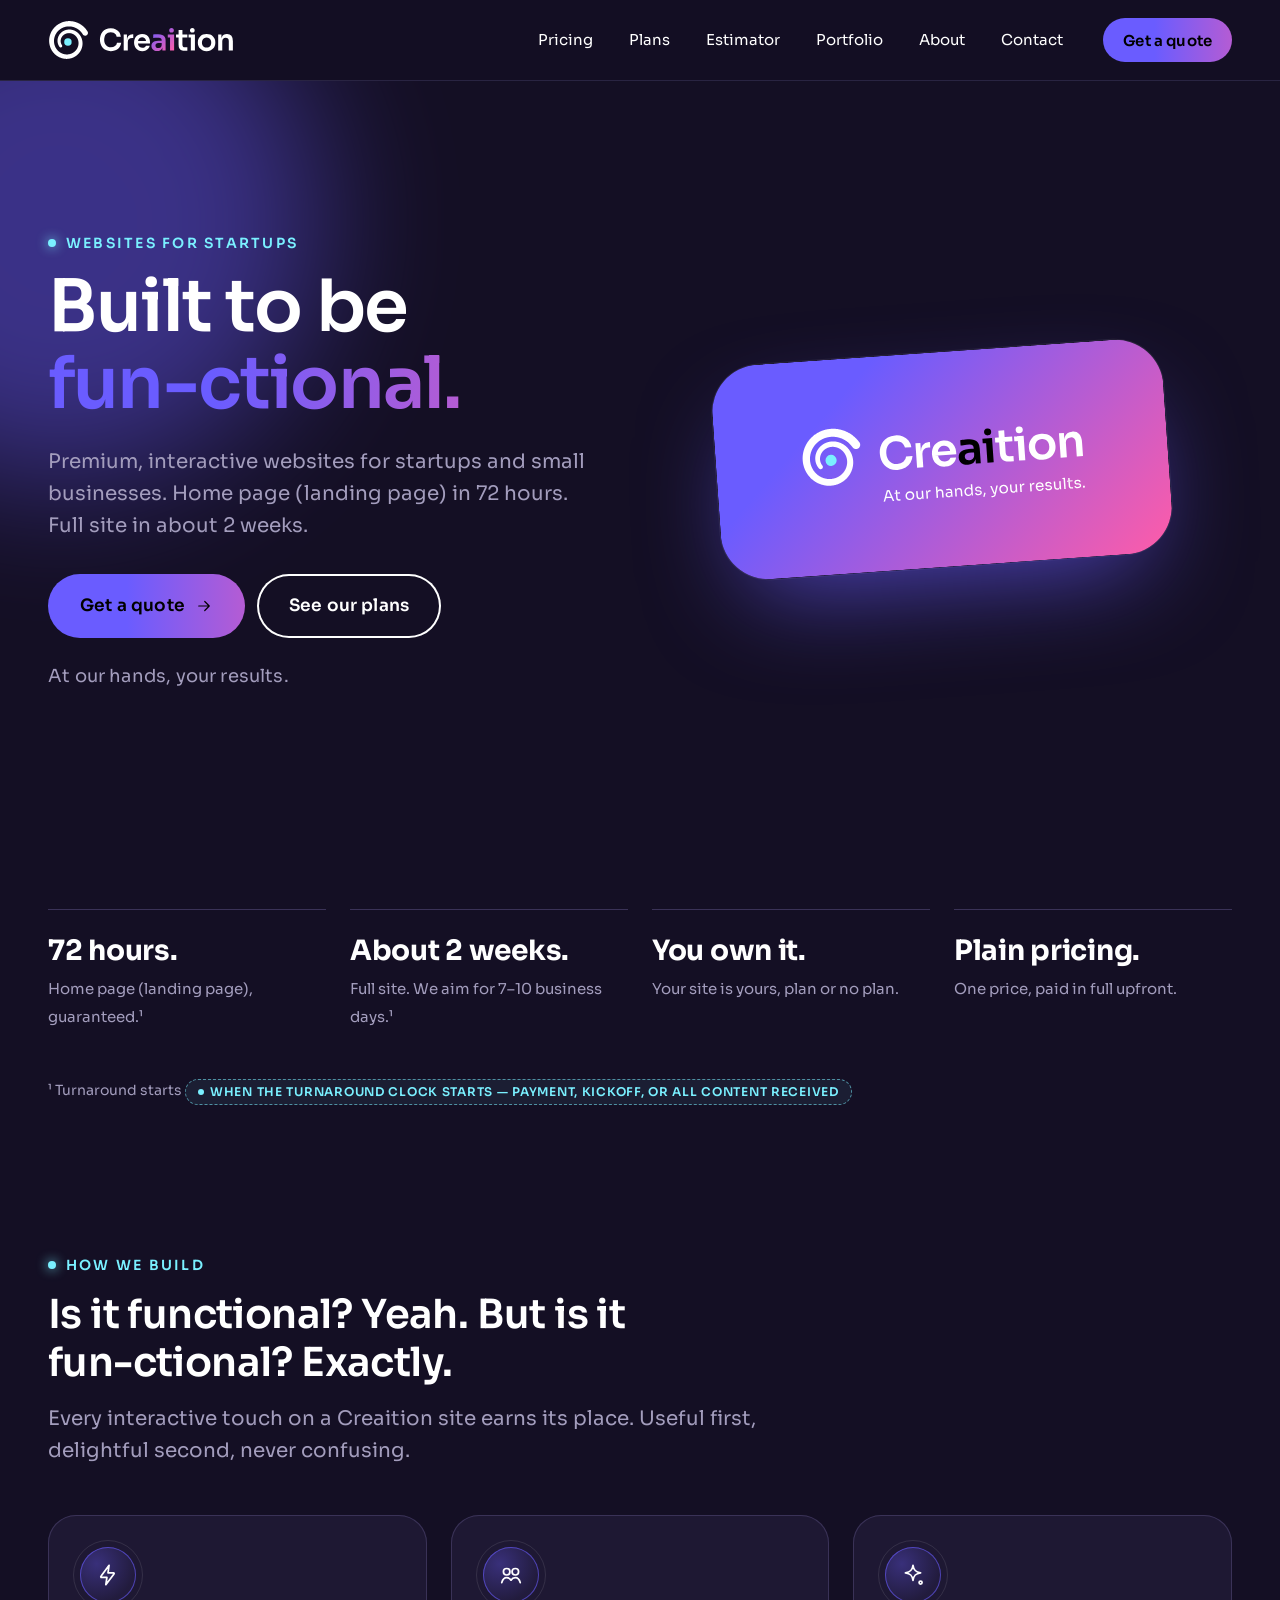
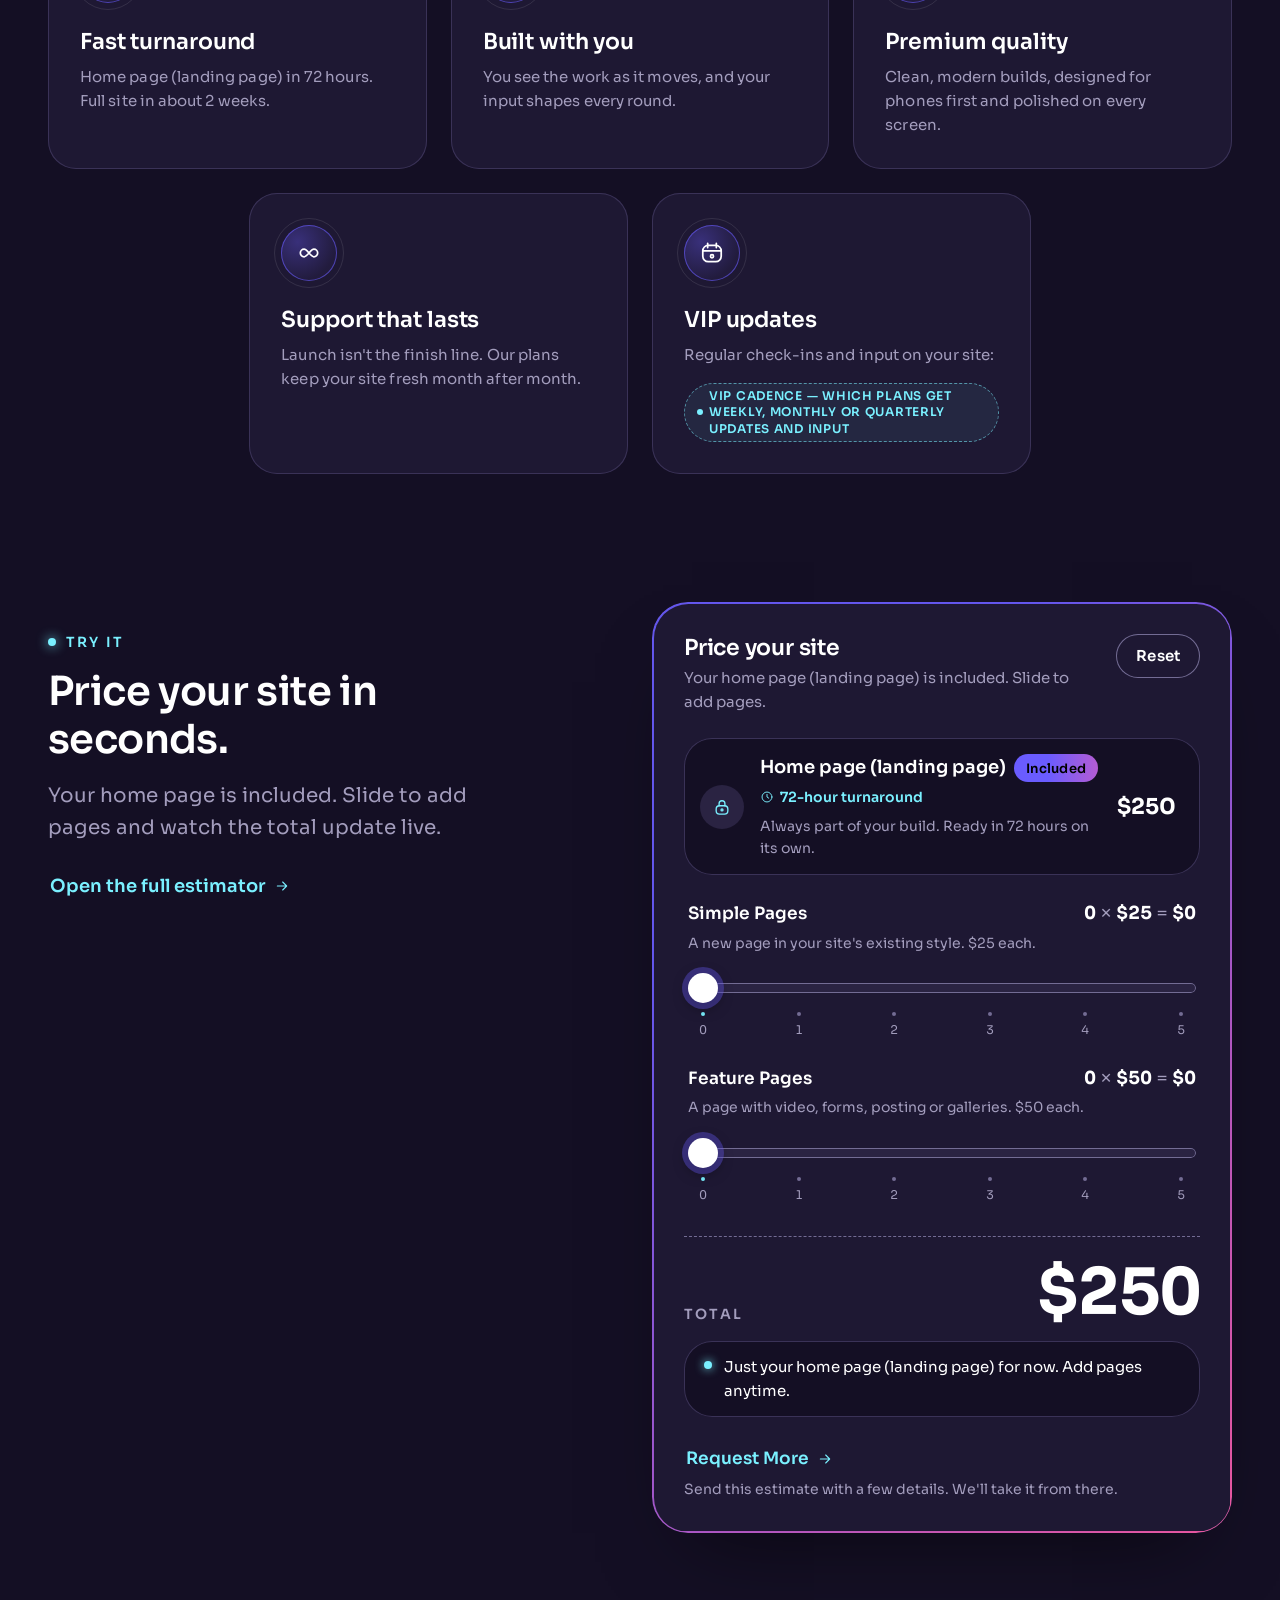
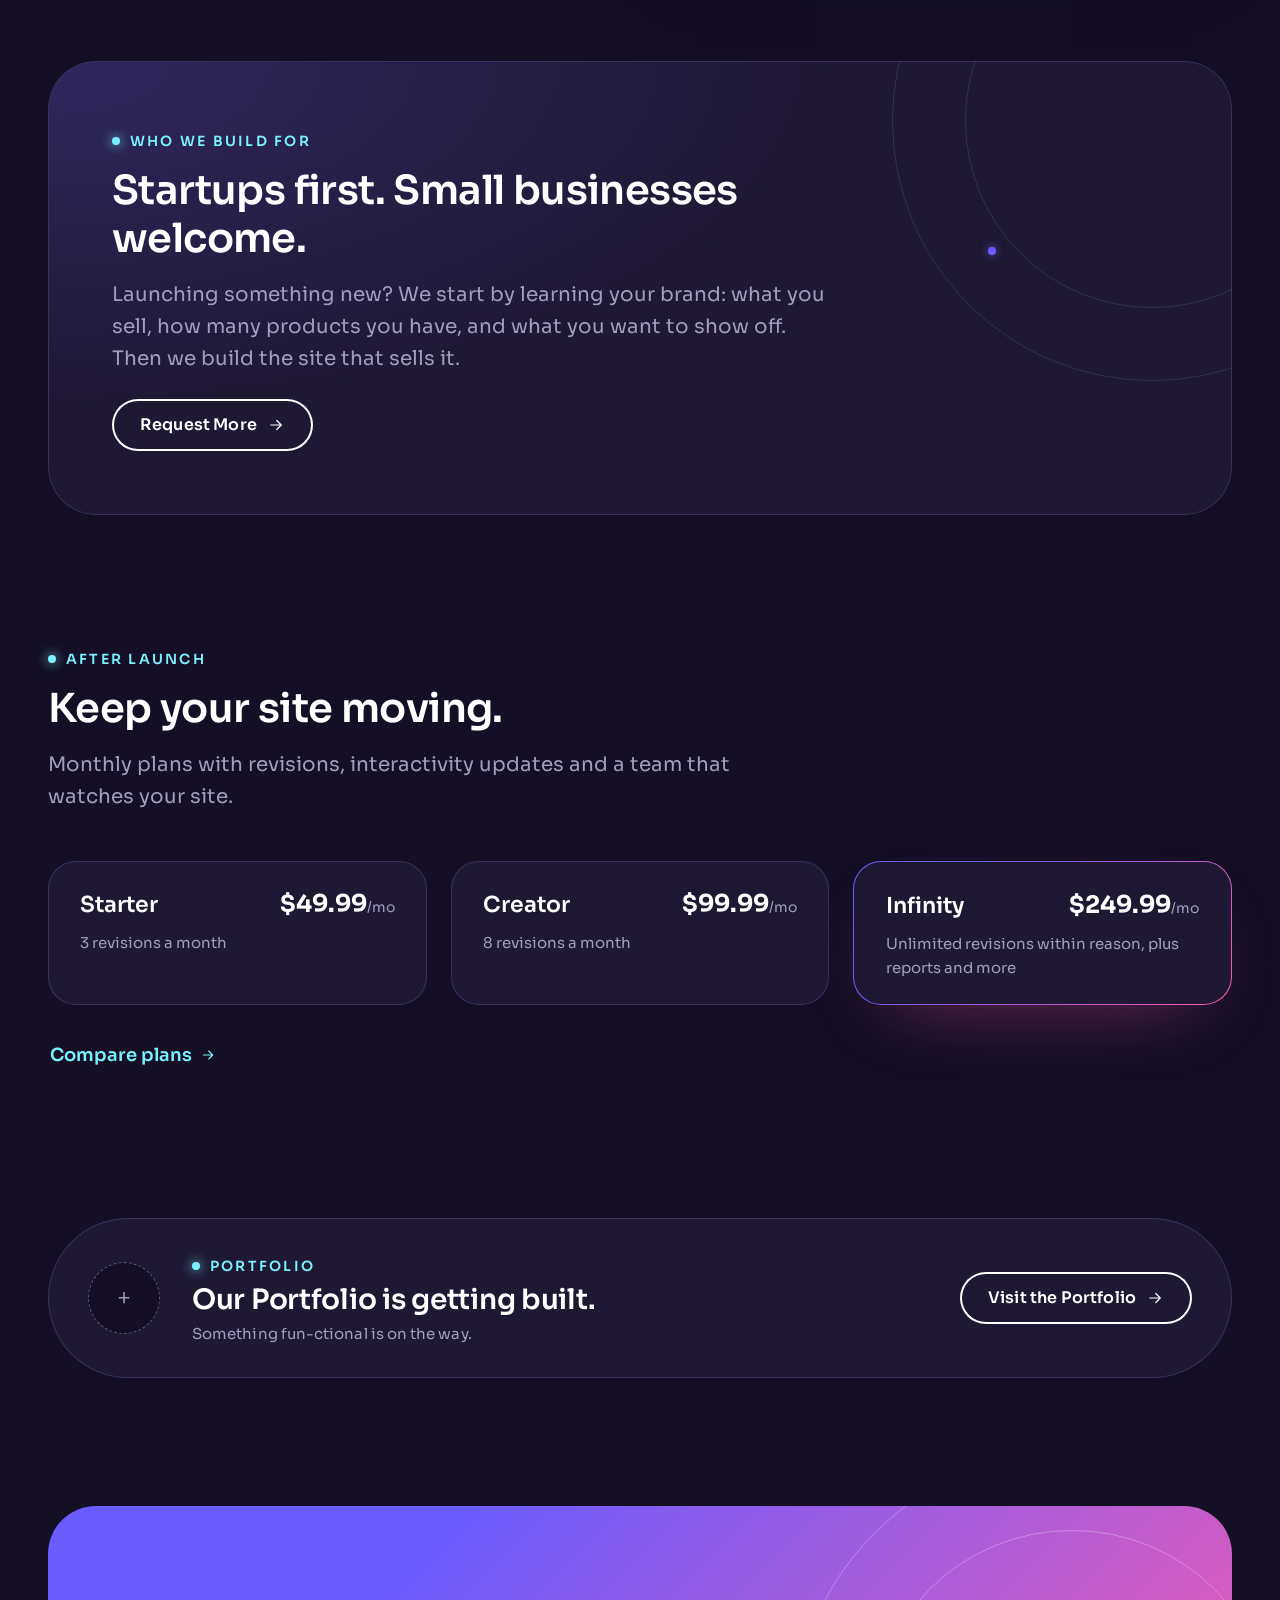
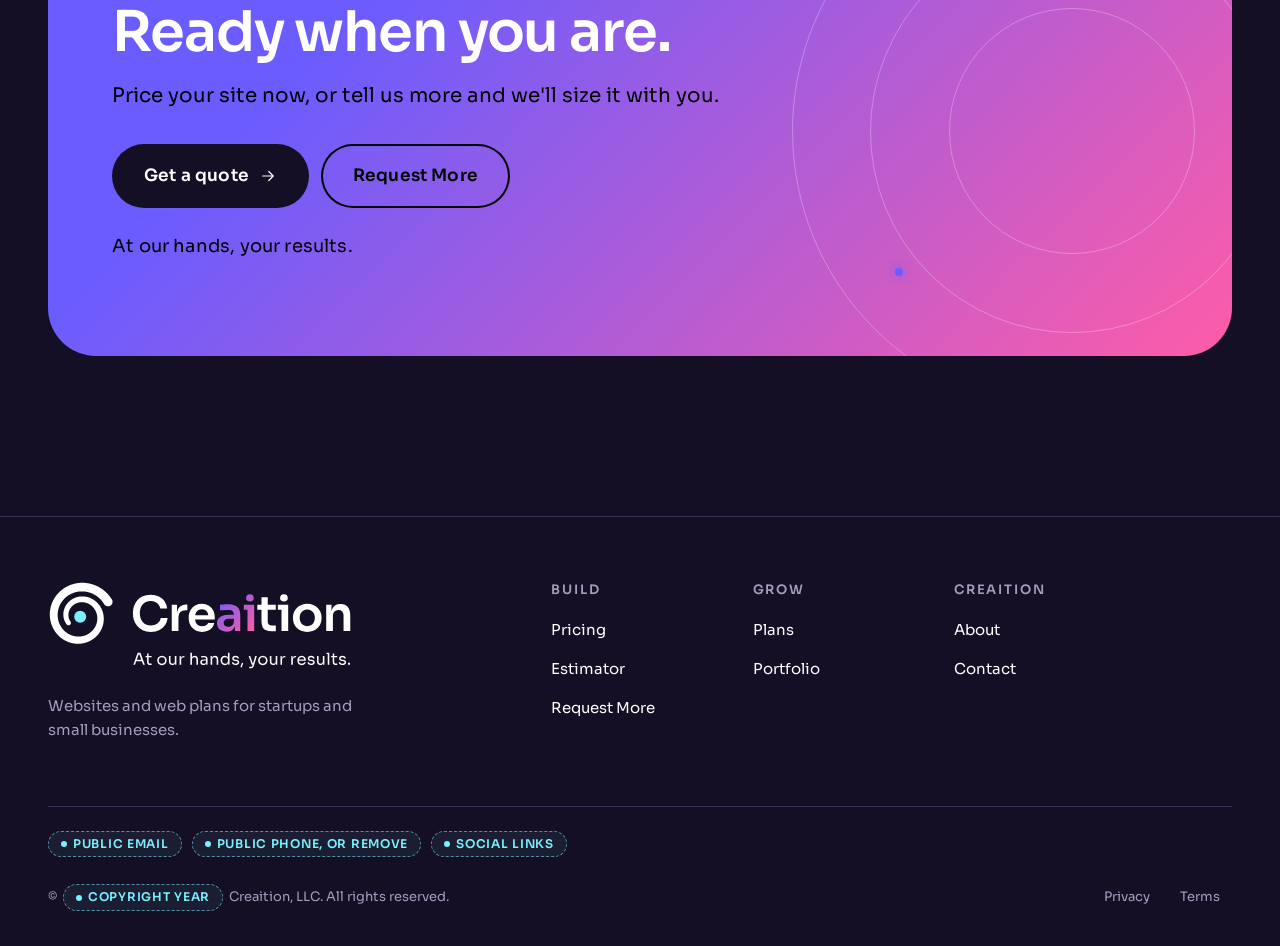
==== index.html @ 21f9dd81 "Creaition site preview v1 Co-authored-by: mmorganmills-del <mmorganmills-del@users.noreply.github.co" ====
<!doctype html>
<html lang="en"><head>
<meta charset="utf-8"><meta name="viewport" content="width=device-width, initial-scale=1">
<title>Creaition | Interactive Websites for Startups, Built Fast</title><meta name="description" content="Creaition builds premium, interactive websites for startups. Your home page (landing page) in 72 hours, a full site in about 2 weeks. Price yours in seconds.">
<meta name="robots" content="noindex, nofollow">
<meta name="theme-color" content="#140F24">
<!-- canonical + og:url: [PLACEHOLDER: domain]/  (add <link rel="canonical"> once the domain exists) -->
<link rel="icon" href="assets/favicon.ico" sizes="any"><link rel="icon" href="assets/favicon.svg" type="image/svg+xml"><link rel="icon" href="assets/favicon-32.png" type="image/png" sizes="32x32"><link rel="apple-touch-icon" href="assets/apple-touch-icon-180.png"><link rel="manifest" href="site.webmanifest">
<meta property="og:type" content="website"><meta property="og:site_name" content="Creaition">
<meta property="og:title" content="Creaition | Interactive Websites for Startups, Built Fast"><meta property="og:description" content="Creaition builds premium, interactive websites for startups. Your home page (landing page) in 72 hours, a full site in about 2 weeks. Price yours in seconds.">
<!-- og:image / twitter:image must be absolute URLs on the final domain: [PLACEHOLDER: domain]/assets/creaition-social-avatar-1024.png -->
<meta property="og:image" content="assets/creaition-social-avatar-1024.png"><meta property="og:image:type" content="image/png"><meta property="og:image:width" content="1024"><meta property="og:image:height" content="1024"><meta property="og:image:alt" content="Creaition logo: a continuous line curling into a cyan spark">
<meta name="twitter:card" content="summary"><meta name="twitter:title" content="Creaition | Interactive Websites for Startups, Built Fast"><meta name="twitter:description" content="Creaition builds premium, interactive websites for startups. Your home page (landing page) in 72 hours, a full site in about 2 weeks. Price yours in seconds."><meta name="twitter:image" content="assets/creaition-social-avatar-1024.png"><meta name="twitter:image:alt" content="Creaition logo: a continuous line curling into a cyan spark">
<link rel="preload" href="fonts/Sora-VF-latin.woff2" as="font" type="font/woff2" crossorigin>
<link rel="stylesheet" href="css/site.css">
</head><body>
<a class="skip" href="#main">Skip to content</a>
<header class="site-header"><div class="container">
  <a href="index.html" class="logo-crop" aria-label="Creaition home"><img src="assets/creaition-lockup-midnight-web.svg" width="1037" height="222" alt="Creaition home"></a>
  <nav class="nav" aria-label="Main"><a href="pricing.html">Pricing</a><a href="plans.html">Plans</a><a href="estimator.html">Estimator</a><a href="portfolio.html">Portfolio</a><a href="about.html">About</a><a href="contact.html">Contact</a></nav>
  <a class="btn btn--primary btn--sm" href="estimator.html">Get a quote</a>
  <button class="menu-btn" aria-label="Open menu" aria-expanded="false" aria-controls="drawer"><span></span></button>
</div></header>
<nav class="drawer" id="drawer" aria-label="Menu" hidden><a href="pricing.html">Pricing</a><a href="plans.html">Plans</a><a href="estimator.html">Estimator</a><a href="portfolio.html">Portfolio</a><a href="about.html">About</a><a href="contact.html">Contact</a><a href="estimator.html" class="btn btn--primary drawer-cta">Get a quote</a></nav>
<main id="main">

<section class="hero"><div class="orb-glow" style="width:520px;height:520px;background:#6A5CFF;left:-200px;top:-120px"></div>
<div class="container"><div class="grid">
  <div class="hero-copy">
    <span class="eyebrow">Websites for startups</span>
    <h1 class="display">Built to be <span class="grad-text"><span class="nw">fun-ctional.</span></span></h1>
    <p class="subhead body-l">Premium, interactive websites for startups and small businesses. Home page (landing page) in 72 hours. Full site in about 2 weeks.</p>
    <div class="btn-row"><a class="btn btn--primary btn--lg" href="estimator.html">Get a quote<svg class="arrow" viewBox="0 0 24 24" fill="none" stroke="currentColor" stroke-width="1.6" stroke-linecap="round" stroke-linejoin="round" aria-hidden="true"><path d="M5 12h14M13 6l6 6-6 6"/></svg></a><a class="btn btn--secondary btn--lg" href="plans.html">See our plans</a></div>
    <p class="tagline">At our hands, your results.</p>
  </div>
  <div class="hero-art" aria-hidden="true"><div class="rings " aria-hidden="true"><div class="ring ring--spin" style="inset:0%"><i class="spark"></i></div><div class="ring ring--spin-rev" style="inset:14%"><i class="dot-v"></i></div><div class="ring ring--spin" style="inset:28%"></div></div>
    <div class="hero-card"><img src="assets/creaition-tagline-lockup-gradient.svg" alt=""></div>
  </div>
</div></div></section>

<section class="section--tight"><div class="container reveal">
  <div class="proof">
    <div class="stat"><strong>72 hours.</strong><span>Home page (landing page), guaranteed.¹</span></div>
    <div class="stat"><strong>About 2 weeks.</strong><span>Full site. We aim for 7–10 business days.¹</span></div>
    <div class="stat"><strong>You own it.</strong><span>Your site is yours, plan or no plan.</span></div>
    <div class="stat"><strong>Plain pricing.</strong><span>One price, paid in full upfront.</span></div>
  </div>
  <p class="footnote">¹ Turnaround starts <span class="ph">When the turnaround clock starts — payment, kickoff, or all content received</span></p>
</div></section>

<section class="section"><div class="container">
  <div class="section-head reveal"><span class="eyebrow">How we build</span><h2>Is it functional? Yeah. But is it <span class="nw">fun-ctional?</span> Exactly.</h2><p class="body-l">Every interactive touch on a Creaition site earns its place. Useful first, delightful second, never confusing.</p></div>
  <div class="cards-5">
    <article class="card card--hover reveal"><div class="icon-orb"><svg viewBox="0 0 24 24" fill="none" stroke="currentColor" stroke-width="1.6" stroke-linecap="round" stroke-linejoin="round" aria-hidden="true"><path d="M13 3 5.5 13.2a.6.6 0 0 0 .5 1H11l-1 6.8L17.5 11a.6.6 0 0 0-.5-1H12l1-7z"/></svg></div><h4>Fast turnaround</h4><p class="muted small">Home page (landing page) in 72 hours. Full site in about 2 weeks.</p></article>
    <article class="card card--hover reveal"><div class="icon-orb"><svg viewBox="0 0 24 24" fill="none" stroke="currentColor" stroke-width="1.6" stroke-linecap="round" stroke-linejoin="round" aria-hidden="true"><circle cx="8" cy="9" r="3"/><circle cx="16" cy="9" r="3"/><path d="M3.5 19c.8-2.9 2.6-4.5 4.5-4.5s3.2 1 4 2.3c.8-1.3 2.1-2.3 4-2.3s3.7 1.6 4.5 4.5"/></svg></div><h4>Built with you</h4><p class="muted small">You see the work as it moves, and your input shapes every round.</p></article>
    <article class="card card--hover reveal"><div class="icon-orb"><svg viewBox="0 0 24 24" fill="none" stroke="currentColor" stroke-width="1.6" stroke-linecap="round" stroke-linejoin="round" aria-hidden="true"><path d="M12 3c.6 4.6 2.4 6.4 7 7-4.6.6-6.4 2.4-7 7-.6-4.6-2.4-6.4-7-7 4.6-.6 6.4-2.4 7-7z"/><circle cx="19" cy="19" r="1.4"/></svg></div><h4>Premium quality</h4><p class="muted small">Clean, modern builds, designed for phones first and polished on every screen.</p></article>
    <article class="card card--hover reveal"><div class="icon-orb"><svg viewBox="0 0 24 24" fill="none" stroke="currentColor" stroke-width="1.6" stroke-linecap="round" stroke-linejoin="round" aria-hidden="true"><path d="M7.5 15.5a3.5 3.5 0 1 1 0-7c3 0 6 7 9 7a3.5 3.5 0 1 0 0-7c-3 0-6 7-9 7z"/></svg></div><h4>Support that lasts</h4><p class="muted small">Launch isn't the finish line. Our plans keep your site fresh month after month.</p></article>
    <article class="card card--hover reveal"><div class="icon-orb"><svg viewBox="0 0 24 24" fill="none" stroke="currentColor" stroke-width="1.6" stroke-linecap="round" stroke-linejoin="round" aria-hidden="true"><rect x="3.5" y="5" width="17" height="15" rx="5"/><path d="M8 3v4M16 3v4M3.5 10h17"/><circle cx="12" cy="15" r="1.4"/></svg></div><h4>VIP updates</h4><p class="muted small">Regular check-ins and input on your site:</p><span class="ph">VIP cadence — which plans get weekly, monthly or quarterly updates and input</span></article>
  </div>
</div></section>

<section class="section"><div class="container"><div class="split">
  <div class="l reveal" style="padding-top:24px"><span class="eyebrow">Try it</span><h2>Price your site in seconds.</h2><p class="body-l muted">Your home page is included. Slide to add pages and watch the total update live.</p>
    <p style="margin-top:24px"><a class="text-link" href="estimator.html" >Open the full estimator<svg viewBox="0 0 24 24" fill="none" stroke="currentColor" stroke-width="1.6" stroke-linecap="round" stroke-linejoin="round" aria-hidden="true"><path d="M5 12h14M13 6l6 6-6 6"/></svg></a></p></div>
  <div class="r reveal"><div class="estimator" data-estimator>
  <div class="est-head"><div><h3>Price your site</h3><p>Your home page (landing page) is included. Slide to add pages.</p></div>
    <button type="button" class="btn btn--ghost btn--sm" data-reset aria-label="Reset estimator to home page (landing page) only">Reset</button></div>
  <div class="est-line" aria-label="Home page (landing page), $250, always included">
    <span class="lock"><svg viewBox="0 0 24 24" fill="none" stroke="currentColor" stroke-width="1.6" stroke-linecap="round" stroke-linejoin="round" aria-hidden="true"><rect x="5" y="10.5" width="14" height="10" rx="4"/><path d="M8.5 10.5V8a3.5 3.5 0 0 1 7 0v2.5"/><circle cx="12" cy="15.5" r="1.2"/></svg></span>
    <div><div class="name">Home page (landing page) <span class="chip chip--aurora">Included</span></div>
      <div class="meta"><span class="turn"><svg viewBox="0 0 24 24" fill="none" stroke="currentColor" stroke-width="1.6" stroke-linecap="round" stroke-linejoin="round" aria-hidden="true"><circle cx="12" cy="12" r="8.5"/><path d="M12 7.5V12l3 2"/></svg>72-hour turnaround</span><span>Always part of your build. Ready in 72 hours on its own.</span></div></div>
    <span class="price">$250</span>
  </div>
  <div class="slider-block">
    <div class="slider-top"><label for="sl-s1">Simple Pages</label><output data-out="simple" for="sl-s1"></output></div>
    <p class="slider-help">A new page in your site's existing style. $25 each.</p>
    <div class="range-wrap"><input class="range" id="sl-s1" type="range" min="0" max="5" step="1" value="0" data-range="simple"></div>
    <div class="ticks" data-ticks="simple" aria-hidden="true"><span>0</span><span>1</span><span>2</span><span>3</span><span>4</span><span>5</span></div>
  </div>
  <div class="slider-block">
    <div class="slider-top"><label for="sl-f1">Feature Pages</label><output data-out="feature" for="sl-f1"></output></div>
    <p class="slider-help">A page with video, forms, posting or galleries. $50 each.</p>
    <div class="range-wrap"><input class="range" id="sl-f1" type="range" min="0" max="5" step="1" value="0" data-range="feature"></div>
    <div class="ticks" data-ticks="feature" aria-hidden="true"><span>0</span><span>1</span><span>2</span><span>3</span><span>4</span><span>5</span></div>
  </div>
  <div class="est-total"><span class="label">Total</span><span class="value" data-total>$250</span></div>
  <p class="sr-only" aria-live="polite" data-live></p>
  <p class="est-state" data-state hidden></p>
  <div class="est-actions"><div class="rm"><a class="text-link" href="request-more.html" data-rm>Request More<svg viewBox="0 0 24 24" fill="none" stroke="currentColor" stroke-width="1.6" stroke-linecap="round" stroke-linejoin="round" aria-hidden="true"><path d="M5 12h14M13 6l6 6-6 6"/></svg></a><small>Send this estimate with a few details. We'll take it from there.</small></div></div>
  <noscript><p class="est-state">The live estimator needs JavaScript. Prefer not to? <a href="request-more.html">Request More</a> and we'll price it for you.</p></noscript>
  
</div></div>
</div></div></section>

<section class="section"><div class="container"><div class="soft-panel reveal"><div class="rings " style="right:-180px;top:-200px;width:520px;height:520px" aria-hidden="true"><div class="ring ring--spin" style="inset:0%"><i class="spark"></i></div><div class="ring ring--spin-rev" style="inset:14%"><i class="dot-v"></i></div></div>
  <div style="max-width:720px;position:relative"><span class="eyebrow">Who we build for</span><h2>Startups first. Small businesses welcome.</h2>
  <p class="body-l muted">Launching something new? We start by learning your brand: what you sell, how many products you have, and what you want to show off. Then we build the site that sells it.</p>
  <div class="btn-row" style="margin-top:24px"><a class="btn btn--secondary " href="request-more.html">Request More<svg class="arrow" viewBox="0 0 24 24" fill="none" stroke="currentColor" stroke-width="1.6" stroke-linecap="round" stroke-linejoin="round" aria-hidden="true"><path d="M5 12h14M13 6l6 6-6 6"/></svg></a></div></div>
</div></div></section>

<section class="section"><div class="container">
  <div class="section-head reveal"><span class="eyebrow">After launch</span><h2>Keep your site moving.</h2><p class="body-l">Monthly plans with revisions, interactivity updates and a team that watches your site.</p></div>
  <div class="mini-plans">
    <div class="card card--hover mini-plan reveal"><div class="row"><span class="name">Starter</span><span class="amt">$49.99<small>/mo</small></span></div><p>3 revisions a month</p></div>
    <div class="card card--hover mini-plan reveal"><div class="row"><span class="name">Creator</span><span class="amt">$99.99<small>/mo</small></span></div><p>8 revisions a month</p></div>
    <div class="card card--hover mini-plan plan-card--infinity reveal"><div class="row"><span class="name">Infinity</span><span class="amt">$249.99<small>/mo</small></span></div><p>Unlimited revisions within reason, plus reports and more</p></div>
  </div>
  <p style="margin-top:32px" class="reveal"><a class="text-link" href="plans.html" >Compare plans<svg viewBox="0 0 24 24" fill="none" stroke="currentColor" stroke-width="1.6" stroke-linecap="round" stroke-linejoin="round" aria-hidden="true"><path d="M5 12h14M13 6l6 6-6 6"/></svg></a></p>
</div></section>

<section class="section--tight"><div class="container reveal">
  <div class="card pill-card">
    <span class="planet" style="position:relative;flex:none;width:72px;height:72px" aria-hidden="true">+</span>
    <div style="flex:1;min-width:220px"><span class="eyebrow" style="margin-bottom:6px">Portfolio</span><h3 style="margin:0 0 4px">Our Portfolio is getting built.</h3><p class="muted small" style="margin:0">Something <span class="nw">fun-ctional</span> is on the way.</p></div>
    <a class="btn btn--secondary " href="portfolio.html">Visit the Portfolio<svg class="arrow" viewBox="0 0 24 24" fill="none" stroke="currentColor" stroke-width="1.6" stroke-linecap="round" stroke-linejoin="round" aria-hidden="true"><path d="M5 12h14M13 6l6 6-6 6"/></svg></a>
  </div>
</div></section>
<section class="section"><div class="container reveal">
  <div class="aurora-panel on-aurora"><div class="rings " aria-hidden="true"><div class="ring ring--spin" style="inset:0%"><i class="spark"></i></div><div class="ring ring--spin-rev" style="inset:14%"><i class="dot-v"></i></div><div class="ring ring--spin" style="inset:28%"></div></div>
    <div class="copy"><h2>Ready when you are.</h2><p class="sub">Price your site now, or tell us more and we'll size it with you.</p>
      <div class="btn-row" style="margin-top:32px"><a class="btn btn--midnight btn--lg" href="estimator.html">Get a quote<svg class="arrow" viewBox="0 0 24 24" fill="none" stroke="currentColor" stroke-width="1.6" stroke-linecap="round" stroke-linejoin="round" aria-hidden="true"><path d="M5 12h14M13 6l6 6-6 6"/></svg></a><a class="btn btn--outline-dark btn--lg" href="request-more.html">Request More</a></div>
      <p class="tagline">At our hands, your results.</p>
    </div></div></div></section>

</main>
<footer class="site-footer"><div class="container">
  <div class="foot-grid">
    <div class="foot-brand">
      <span class="logo-crop logo-crop--tag"><img src="assets/creaition-tagline-lockup-midnight-web.svg" width="1003" height="293" alt="Creaition. At our hands, your results."></span>
      <p>Websites and web plans for startups and small businesses.</p>
    </div>
    <div class="foot-col"><h4>Build</h4><ul><li><a href="pricing.html">Pricing</a></li><li><a href="estimator.html">Estimator</a></li><li><a href="request-more.html">Request More</a></li></ul></div>
    <div class="foot-col"><h4>Grow</h4><ul><li><a href="plans.html">Plans</a></li><li><a href="portfolio.html">Portfolio</a></li></ul></div>
    <div class="foot-col"><h4>Creaition</h4><ul><li><a href="about.html">About</a></li><li><a href="contact.html">Contact</a></li></ul></div>
  </div>
  <div class="foot-contact"><span class="ph">Public email</span><span class="ph">Public phone, or remove</span><span class="ph">Social links</span></div>
  <div class="foot-bottom">
    <span class="copy">© <span class="ph">Copyright year</span> Creaition, LLC. All rights reserved.</span>
    <nav aria-label="Legal"><a href="privacy.html">Privacy</a><a href="terms.html">Terms</a></nav>
  </div>
</div></footer>
<script src="js/site.js"></script>
</body></html>
---- css/site.css ----
/* Creaition company site stylesheet (Build). Started from design/source/css/site.css.
   Tokens: style-guide.md §7 (copied exactly) + design extensions marked "ext". Build additions are at the end. */
@font-face { font-family: "Sora"; src: url("../fonts/Sora-VF-latin.woff2") format("woff2"); font-weight: 300 700; font-style: normal; font-display: swap; } /* self-hosted, SIL OFL 1.1 (fonts/OFL.txt) */
:root {
  /* colour (style guide §7, exact) */
  --cr-violet: #6A5CFF;
  --cr-violet-600: #5A4BF0;
  --cr-violet-50: #F1EFFF;
  --cr-pink: #FF5CA8;
  --cr-midnight: #140F24;
  --cr-surface: #1E1833;
  --cr-raised: #2A2342;
  --cr-border: #3A3257;
  --cr-input-border: #736C94;
  --cr-muted: #A39DBD;
  --cr-cyan: #7AF0FF;
  --cr-white: #FFFFFF;
  --cr-black: #000000;
  --cr-aurora: linear-gradient(135deg, #6A5CFF 0%, #6A5CFF 25%, #FF5CA8 100%);
  --cr-aurora-pill: linear-gradient(90deg, #6A5CFF 0%, #6A5CFF 40%, #FF5CA8 160%);
  --cr-font: "Sora", ui-sans-serif, system-ui, sans-serif;
  --cr-fs-display: clamp(2.75rem, 5vw + 1rem, 4.5rem);
  --cr-fs-h1: clamp(2.25rem, 3.5vw + 1rem, 3.5rem);
  --cr-fs-h2: clamp(1.75rem, 2vw + 1rem, 2.5rem);
  --cr-fs-h3: 1.75rem;
  --cr-fs-h4: 1.375rem;
  --cr-fs-body-l: 1.25rem;
  --cr-fs-body: 1.125rem;
  --cr-fs-small: 0.9375rem;
  --cr-fs-eyebrow: 0.875rem;
  --cr-track-display: -0.025em;
  --cr-track-heading: -0.015em;
  --cr-track-eyebrow: 0.16em;
  --cr-radius-pill: 999px;
  --cr-radius-card: 28px;
  --cr-space-1: 4px;  --cr-space-2: 8px;  --cr-space-3: 12px; --cr-space-4: 16px;
  --cr-space-5: 24px; --cr-space-6: 32px; --cr-space-7: 48px; --cr-space-8: 64px; --cr-space-9: 96px;
  --cr-focus-dark: 0 0 0 3px var(--cr-midnight), 0 0 0 6px var(--cr-cyan);
  --cr-focus-light: 0 0 0 3px #FFFFFF, 0 0 0 6px var(--cr-violet);
  --cr-ease: cubic-bezier(.2, .8, .2, 1);

  /* ext: design-layer tokens (derived, no new hues) */
  --cr-radius-panel: 48px;            /* big section panels (Aurora CTA, hero art) */
  --cr-ring: rgba(255,255,255,.10);   /* thin decorative orbit rings */
  --cr-ring-strong: rgba(255,255,255,.18);
  --cr-glow-violet: 0 0 0 1px rgba(106,92,255,.55), 0 18px 60px -18px rgba(106,92,255,.55);
  --cr-dur-fast: 160ms;               /* style guide */
  --cr-dur-med: 320ms;
  --cr-dur-reveal: 560ms;
  --cr-container: 1200px;
  --cr-gutter: 24px;
  --cr-pad: 48px;                     /* page side padding desktop */
}
@media (max-width: 1023px) { :root { --cr-pad: 32px; --cr-gutter: 20px; } }
@media (max-width: 599px)  { :root { --cr-pad: 20px; --cr-gutter: 16px; --cr-radius-panel: 32px; } }

*, *::before, *::after { box-sizing: border-box; }
html { -webkit-text-size-adjust: 100%; scroll-behavior: smooth; }
body {
  margin: 0; background: var(--cr-midnight); color: var(--cr-white);
  font: 400 var(--cr-fs-body)/1.6 var(--cr-font); overflow-x: hidden;
  -webkit-font-smoothing: antialiased;
}
img, svg { display: block; max-width: 100%; }
a { color: var(--cr-cyan); text-underline-offset: 3px; }
a:focus-visible, button:focus-visible, [tabindex]:focus-visible { outline: none; box-shadow: var(--cr-focus-dark); border-radius: var(--cr-radius-pill); }
p { margin: 0 0 var(--cr-space-4); }
h1,h2,h3,h4 { margin: 0 0 var(--cr-space-4); font-weight: 600; }
.display { font-size: var(--cr-fs-display); line-height: 1.06; letter-spacing: var(--cr-track-display); }
h1, .h1 { font-size: var(--cr-fs-h1); line-height: 1.11; letter-spacing: -0.02em; }
h2, .h2 { font-size: var(--cr-fs-h2); line-height: 1.2; letter-spacing: var(--cr-track-heading); }
h3, .h3 { font-size: var(--cr-fs-h3); line-height: 1.29; letter-spacing: -0.01em; }
h4, .h4 { font-size: var(--cr-fs-h4); line-height: 1.36; letter-spacing: -0.005em; }
.body-l { font-size: var(--cr-fs-body-l); line-height: 1.6; }
.small { font-size: var(--cr-fs-small); line-height: 1.6; letter-spacing: .005em; }
.muted { color: var(--cr-muted); }
.eyebrow { display: inline-flex; align-items: center; gap: 10px; font-size: var(--cr-fs-eyebrow); line-height: 20px; font-weight: 600; letter-spacing: var(--cr-track-eyebrow); text-transform: uppercase; color: var(--cr-cyan); margin-bottom: var(--cr-space-4); }
.eyebrow::before { content: ""; width: 8px; height: 8px; border-radius: 50%; background: var(--cr-cyan); box-shadow: 0 0 12px var(--cr-cyan); }
.num { font-weight: 700; font-variant-numeric: tabular-nums; }
.tagline { font-weight: 400; letter-spacing: .01em; color: var(--cr-muted); margin: var(--cr-space-5) 0 0; }
.grad-text { background: var(--cr-aurora-pill); -webkit-background-clip: text; background-clip: text; color: transparent; }

.skip { position: absolute; left: 16px; top: -60px; z-index: 100; background: var(--cr-surface); color: var(--cr-white); padding: 12px 20px; border-radius: var(--cr-radius-pill); text-decoration: none; }
.skip:focus { top: 12px; }

/* layout */
.container { width: 100%; max-width: calc(var(--cr-container) + 2 * var(--cr-pad)); margin: 0 auto; padding: 0 var(--cr-pad); }
.section { padding: var(--cr-space-8) 0; position: relative; }
[hidden] { display: none !important; }
.nw { white-space: nowrap; }
.section--tight { padding: var(--cr-space-8) 0; }
.grid { display: grid; grid-template-columns: repeat(12, minmax(0,1fr)); gap: var(--cr-gutter); }
.stack > * + * { margin-top: var(--cr-space-4); }
.section-head { max-width: 760px; margin-bottom: var(--cr-space-7); }
.section-head p { color: var(--cr-muted); }
.center { text-align: center; margin-left: auto; margin-right: auto; }
@media (max-width: 1023px) { .section { padding: 56px 0; } }
@media (max-width: 599px) { .section { padding: var(--cr-space-7) 0; } .section--tight { padding: var(--cr-space-7) 0; } }

/* placeholder token (keep visible, styled) */
.ph { display: inline-flex; align-items: center; gap: 6px; max-width: 100%; vertical-align: baseline;
  font: 600 0.75rem/1.35 var(--cr-font); letter-spacing: .06em; text-transform: uppercase; white-space: normal;
  color: var(--cr-cyan); background: rgba(122,240,255,.07); border: 1px dashed rgba(122,240,255,.55);
  padding: 4px 12px; border-radius: var(--cr-radius-pill); }
.ph::before { content: ""; flex: none; width: 6px; height: 6px; border-radius: 50%; background: currentColor; }
.ph--block { display: flex; width: fit-content; margin: var(--cr-space-2) 0; }
.on-aurora .ph { color: var(--cr-black); background: rgba(255,255,255,.35); border-color: rgba(0,0,0,.6); }

/* header */
.site-header { position: sticky; top: 0; z-index: 50; background: rgba(20,15,36,.82); backdrop-filter: blur(16px); -webkit-backdrop-filter: blur(16px); border-bottom: 1px solid rgba(58,50,87,.6); }
.site-header .container { display: flex; align-items: center; gap: var(--cr-space-5); height: 80px; }
.logo-crop { display: block; flex: none; --a: 184px; width: calc(var(--a) * 1.0117); }
.logo-crop img { display: block; width: 100%; height: auto; }
.logo-crop--tag { --a: 300px; width: calc(var(--a) * 1.0121); }
.logo-crop--tag img { width: 100%; }
.nav { display: flex; gap: 4px; margin-left: auto; }
.nav a { color: var(--cr-white); text-decoration: none; font-size: 0.9375rem; font-weight: 400; padding: 10px 16px; border-radius: var(--cr-radius-pill); transition: background var(--cr-dur-fast) var(--cr-ease), color var(--cr-dur-fast) var(--cr-ease); }
.nav a:hover { background: var(--cr-surface); }
.nav a[aria-current="page"] { background: var(--cr-surface); box-shadow: inset 0 0 0 1px var(--cr-border); }
.nav a[aria-current="page"]::after { content: ""; display: inline-block; width: 5px; height: 5px; border-radius: 50%; background: var(--cr-cyan); margin-left: 8px; vertical-align: middle; transform: translateY(-1px); }
.menu-btn { display: none; margin-left: auto; width: 48px; height: 48px; border-radius: 50%; border: 1px solid var(--cr-input-border); background: transparent; color: var(--cr-white); cursor: pointer; align-items: center; justify-content: center; }
.menu-btn span, .menu-btn span::before, .menu-btn span::after { display: block; width: 18px; height: 2px; border-radius: 2px; background: currentColor; position: relative; }
.menu-btn span::before, .menu-btn span::after { content: ""; position: absolute; left: 0; }
.menu-btn span::before { top: -6px; } .menu-btn span::after { top: 6px; }
@media (max-width: 1023px) {
  .nav, .site-header .btn { display: none; }
  .menu-btn { display: inline-flex; }
  .site-header .container { height: 72px; }
  .logo-crop { --a: 164px; }
}

/* buttons (style guide §5) */
.btn { display: inline-flex; align-items: center; justify-content: center; gap: 10px; font: 600 1rem/1 var(--cr-font); letter-spacing: .01em; height: 52px; padding: 0 28px; border-radius: var(--cr-radius-pill); border: 0; cursor: pointer; text-decoration: none; white-space: nowrap; transition: transform var(--cr-dur-fast) var(--cr-ease), background var(--cr-dur-fast) var(--cr-ease), box-shadow var(--cr-dur-fast) var(--cr-ease), color var(--cr-dur-fast) var(--cr-ease); }
.btn--lg { height: 64px; padding: 0 32px; font-size: 1.0625rem; }
.btn--sm { height: 44px; padding: 0 20px; font-size: .9375rem; }
.btn--primary { background: var(--cr-aurora-pill); color: var(--cr-black); }
.btn--primary:hover, .btn--primary.is-hover { background: linear-gradient(rgba(255,255,255,.14), rgba(255,255,255,.14)), var(--cr-aurora-pill); transform: translateY(-1px); box-shadow: 0 10px 30px -10px rgba(106,92,255,.8); }
.btn--primary:active, .btn--primary.is-active { transform: translateY(0); background: linear-gradient(rgba(0,0,0,.10), rgba(0,0,0,.10)), var(--cr-aurora-pill); box-shadow: none; }
.btn--secondary { background: transparent; color: var(--cr-white); box-shadow: inset 0 0 0 2px var(--cr-white); }
.btn--secondary:hover, .btn--secondary.is-hover { background: var(--cr-surface); }
.btn--secondary:active, .btn--secondary.is-active { background: var(--cr-raised); }
.btn--ghost { background: transparent; color: var(--cr-white); box-shadow: inset 0 0 0 1px var(--cr-input-border); }
.btn--ghost:hover, .btn--ghost.is-hover { background: var(--cr-surface); box-shadow: inset 0 0 0 1px var(--cr-muted); }
.btn--midnight { background: var(--cr-midnight); color: var(--cr-white); } /* ext: primary on Aurora panels */
.btn--midnight:hover, .btn--midnight.is-hover { background: var(--cr-surface); transform: translateY(-1px); }
.btn--outline-dark { background: transparent; color: var(--cr-black); box-shadow: inset 0 0 0 2px var(--cr-black); } /* ext: secondary on Aurora */
.btn--outline-dark:hover, .btn--outline-dark.is-hover { background: rgba(255,255,255,.2); }
.btn:focus-visible, .btn.is-focus { outline: none; box-shadow: var(--cr-focus-dark); }
.btn--secondary.is-focus, .btn--secondary:focus-visible { box-shadow: inset 0 0 0 2px var(--cr-white), var(--cr-focus-dark); }
.btn:disabled, .btn.is-disabled { background: var(--cr-raised); color: var(--cr-muted); cursor: not-allowed; transform: none; box-shadow: none; }
.btn--secondary:disabled, .btn--secondary.is-disabled { background: transparent; box-shadow: inset 0 0 0 2px var(--cr-border); }
.btn .arrow { width: 18px; height: 18px; transition: transform var(--cr-dur-fast) var(--cr-ease); }
.btn:hover .arrow { transform: translateX(3px); }
.btn-row { display: flex; flex-wrap: wrap; gap: var(--cr-space-3); align-items: center; }
.icon-btn { width: 44px; height: 44px; border-radius: 50%; display: inline-flex; align-items: center; justify-content: center; background: var(--cr-surface); color: var(--cr-white); border: 1px solid var(--cr-input-border); cursor: pointer; font: 600 1.25rem/1 var(--cr-font); transition: background var(--cr-dur-fast) var(--cr-ease), border-color var(--cr-dur-fast); }
.icon-btn:hover, .icon-btn.is-hover { background: var(--cr-raised); border-color: var(--cr-muted); }
.icon-btn:disabled, .icon-btn.is-disabled { opacity: .45; cursor: not-allowed; }
.icon-btn:focus-visible, .icon-btn.is-focus { outline: none; box-shadow: var(--cr-focus-dark); }
.text-link { display: inline-flex; align-items: center; gap: 8px; font-weight: 600; color: var(--cr-cyan); text-decoration: none; border-radius: var(--cr-radius-pill); padding: 4px 2px; }
.text-link:hover { text-decoration: underline; }
.text-link svg { width: 16px; height: 16px; transition: transform var(--cr-dur-fast) var(--cr-ease); }
.text-link:hover svg { transform: translateX(3px); }

/* chips */
.chip { display: inline-flex; align-items: center; gap: 6px; height: 28px; padding: 0 12px; border-radius: var(--cr-radius-pill); font: 600 .8125rem/1 var(--cr-font); letter-spacing: .02em; }
.chip--aurora { background: var(--cr-aurora-pill); color: var(--cr-black); }
.chip--outline { box-shadow: inset 0 0 0 1px var(--cr-input-border); color: var(--cr-white); }
.chip--cyan { box-shadow: inset 0 0 0 1px rgba(122,240,255,.6); color: var(--cr-cyan); }

/* cards */
.card { position: relative; background: var(--cr-surface); border-radius: var(--cr-radius-card); padding: var(--cr-space-6); box-shadow: inset 0 0 0 1px var(--cr-border); transition: box-shadow var(--cr-dur-med) var(--cr-ease), transform var(--cr-dur-med) var(--cr-ease), background var(--cr-dur-med); }
.card--hover:hover, .card--hover.is-hover { box-shadow: inset 0 0 0 1px rgba(106,92,255,.7), 0 24px 60px -24px rgba(106,92,255,.6); transform: translateY(-3px); }
.card--ring { background: linear-gradient(var(--cr-surface), var(--cr-surface)) padding-box, var(--cr-aurora) border-box; border: 1.5px solid transparent; box-shadow: none; }
.icon-orb { width: 56px; height: 56px; border-radius: 50%; display: grid; place-items: center; margin-bottom: var(--cr-space-5); position: relative; background: radial-gradient(circle at 30% 30%, rgba(106,92,255,.35), rgba(106,92,255,.05) 70%); box-shadow: inset 0 0 0 1px rgba(106,92,255,.6); color: var(--cr-white); }
.icon-orb::after { content: ""; position: absolute; inset: -7px; border-radius: 50%; border: 1px solid var(--cr-ring); }
.icon-orb svg { width: 26px; height: 26px; }
.card h3, .card h4 { margin-bottom: var(--cr-space-2); }
.card p:last-child { margin-bottom: 0; }

/* rings decoration */
.rings { position: absolute; pointer-events: none; border-radius: 50%; }
.ring { position: absolute; border-radius: 50%; border: 1px solid var(--cr-ring); inset: 0; }
.ring--spin { animation: cr-spin 60s linear infinite; }
.ring--spin-rev { animation: cr-spin 90s linear infinite reverse; }
.ring .spark { position: absolute; width: 10px; height: 10px; border-radius: 50%; background: var(--cr-cyan); box-shadow: 0 0 14px 2px rgba(122,240,255,.7); top: -5px; left: calc(50% - 5px); }
.ring .dot-v { position: absolute; width: 8px; height: 8px; border-radius: 50%; background: var(--cr-violet); bottom: 14%; left: 6%; box-shadow: 0 0 10px rgba(106,92,255,.9); }
@keyframes cr-spin { to { transform: rotate(360deg); } }
.orb-glow { position: absolute; border-radius: 50%; filter: blur(70px); opacity: .45; pointer-events: none; }

/* hero */
.hero { position: relative; padding: 88px 0 var(--cr-space-9); overflow: hidden; }
.hero .grid { align-items: center; }
.hero-copy { grid-column: 1 / span 6; position: relative; z-index: 2; }
.hero-art { grid-column: 7 / span 6; position: relative; aspect-ratio: 1 / 1; display: grid; place-items: center; }
.hero-card { position: relative; z-index: 2; width: 78%; border-radius: var(--cr-radius-panel); overflow: hidden; box-shadow: 0 40px 100px -30px rgba(106,92,255,.7), 0 0 0 1px rgba(255,255,255,.08); transform: rotate(-4deg); }
.hero-card img { width: 100%; height: auto; }
.hero .display { margin-bottom: var(--cr-space-5); }
.hero .subhead { color: var(--cr-muted); max-width: 540px; margin-bottom: var(--cr-space-6); }
.page-hero { padding: 96px 0 var(--cr-space-8); position: relative; overflow: hidden; }
.page-hero .subhead { color: var(--cr-muted); max-width: 640px; }
.page-hero h1 { max-width: 820px; }
.page-hero .rings { right: -160px; top: -140px; width: 560px; height: 560px; }
@media (max-width: 1023px) {
  .hero-copy, .hero-art { grid-column: 1 / -1; }
  .hero-art { max-width: 520px; width: 100%; margin: 0 auto; order: -1; }
}
@media (max-width: 599px) {
  .hero { padding: 24px 0 var(--cr-space-8); }
  .hero-art { aspect-ratio: 1 / 0.82; }
  .hero-card { width: 84%; }
  .page-hero { padding: var(--cr-space-8) 0 var(--cr-space-6); }
  .page-hero .rings { right: -220px; top: -180px; width: 420px; height: 420px; }
}

/* proof strip */
.proof { display: grid; grid-template-columns: repeat(4, minmax(0,1fr)); gap: var(--cr-gutter); }
.proof .stat { padding: var(--cr-space-5) var(--cr-space-5) var(--cr-space-5) 0; border-top: 1px solid var(--cr-border); }
.proof .stat strong { display: block; font-size: 1.75rem; line-height: 1.2; font-weight: 700; letter-spacing: -0.01em; margin-bottom: 6px; }
.proof .stat span { color: var(--cr-muted); font-size: var(--cr-fs-small); }
.footnote { margin-top: var(--cr-space-5); font-size: .875rem; color: var(--cr-muted); }
@media (max-width: 1023px) { .proof { grid-template-columns: repeat(2, minmax(0,1fr)); } }

/* feature cards */
.cards-5 { display: grid; grid-template-columns: repeat(6, minmax(0,1fr)); gap: var(--cr-gutter); }
.cards-5 > * { grid-column: span 2; }
.cards-5 > :nth-child(4) { grid-column: 2 / span 2; }
.cards-5 > :nth-child(5) { grid-column: 4 / span 2; }
.cards-3 { display: grid; grid-template-columns: repeat(3, minmax(0,1fr)); gap: var(--cr-gutter); }
.cards-2 { display: grid; grid-template-columns: repeat(2, minmax(0,1fr)); gap: var(--cr-gutter); }
@media (max-width: 1023px) {
  .cards-5 { grid-template-columns: repeat(2, minmax(0,1fr)); }
  .cards-5 > *, .cards-5 > :nth-child(4), .cards-5 > :nth-child(5) { grid-column: auto; }
  .cards-3 { grid-template-columns: 1fr; }
}
@media (max-width: 599px) { .cards-5, .cards-2 { grid-template-columns: 1fr; } .card { padding: var(--cr-space-5); } }

/* split layout */
.split { display: grid; grid-template-columns: repeat(12, minmax(0,1fr)); gap: var(--cr-gutter); align-items: start; }
.split > .l { grid-column: 1 / span 5; }
.split > .r { grid-column: 7 / span 6; }
.split > .l-wide { grid-column: 1 / span 7; }
.split > .r-narrow { grid-column: 9 / span 4; }
.sticky { position: sticky; top: 112px; }
.split > .rm-aside { grid-column: 9 / span 4; grid-row: 1; }
.split > .rm-form { grid-column: 1 / span 8; grid-row: 1; }
@media (max-width: 1023px) { .split > .l, .split > .r, .split > .l-wide, .split > .r-narrow, .split > .rm-aside, .split > .rm-form { grid-column: 1 / -1; grid-row: auto; } .sticky { position: static; } }

/* estimator widget */
.estimator { background: var(--cr-surface); border-radius: 36px; padding: var(--cr-space-6); position: relative; box-shadow: inset 0 0 0 1px var(--cr-border), 0 40px 80px -40px rgba(0,0,0,.6); }
.estimator::before { content: ""; position: absolute; inset: 0; border-radius: inherit; padding: 1.5px; background: var(--cr-aurora); -webkit-mask: linear-gradient(#000 0 0) content-box, linear-gradient(#000 0 0); -webkit-mask-composite: xor; mask-composite: exclude; pointer-events: none; opacity: .9; }
.est-head { display: flex; justify-content: space-between; align-items: flex-start; gap: var(--cr-space-4); margin-bottom: var(--cr-space-5); }
.est-head h3 { margin: 0 0 4px; font-size: var(--cr-fs-h4); }
.est-head p { margin: 0; color: var(--cr-muted); font-size: var(--cr-fs-small); }
.est-line { display: grid; grid-template-columns: 44px 1fr auto; gap: var(--cr-space-4); align-items: center; padding: var(--cr-space-4) var(--cr-space-5) var(--cr-space-4) var(--cr-space-4); border-radius: var(--cr-radius-card); background: var(--cr-midnight); box-shadow: inset 0 0 0 1px var(--cr-border); }
.est-line .lock { width: 44px; height: 44px; border-radius: 50%; display: grid; place-items: center; background: var(--cr-raised); color: var(--cr-cyan); }
.est-line .lock svg { width: 20px; height: 20px; }
.est-line .name { font-weight: 600; display: flex; flex-wrap: wrap; gap: 8px; align-items: center; line-height: 1.3; }
.est-line .meta { font-size: .875rem; color: var(--cr-muted); margin-top: 4px; display: flex; flex-wrap: wrap; gap: 6px 12px; align-items: center; }
.est-line .meta .turn { display: inline-flex; align-items: center; gap: 6px; color: var(--cr-cyan); font-weight: 600; }
.est-line .meta .turn svg { width: 14px; height: 14px; }
.est-line .price { font-size: 1.375rem; font-weight: 700; }
.slider-block { padding: var(--cr-space-5) var(--cr-space-1) 0; }
.slider-top { display: flex; justify-content: space-between; align-items: baseline; gap: var(--cr-space-3); margin-bottom: 4px; }
.slider-top label { font-weight: 600; font-size: 1.0625rem; }
.slider-top output { font-weight: 700; font-variant-numeric: tabular-nums; white-space: nowrap; }
.slider-top output .eq { color: var(--cr-muted); font-weight: 400; }
.slider-help { font-size: .875rem; color: var(--cr-muted); margin: 0 0 var(--cr-space-3); }
.range-wrap { position: relative; height: 44px; display: flex; align-items: center; }
.range { -webkit-appearance: none; appearance: none; width: 100%; height: 44px; background: transparent; margin: 0; cursor: pointer; position: relative; z-index: 2; --p: 0%; }
.range::-webkit-slider-runnable-track { height: 10px; border-radius: var(--cr-radius-pill); background: linear-gradient(90deg, #6A5CFF 0%, #6A5CFF 40%, #FF5CA8 160%) 0 0 / var(--p) 100% no-repeat, var(--cr-raised); box-shadow: inset 0 0 0 1px var(--cr-input-border); }
.range::-moz-range-track { height: 10px; border-radius: var(--cr-radius-pill); background: var(--cr-raised); }
.range::-moz-range-progress { height: 10px; border-radius: var(--cr-radius-pill); background: var(--cr-aurora-pill); }
.range::-webkit-slider-thumb { -webkit-appearance: none; width: 30px; height: 30px; margin-top: -10px; border-radius: 50%; background: var(--cr-white); border: 0; box-shadow: 0 0 0 6px rgba(106,92,255,.35), 0 4px 14px rgba(0,0,0,.5); transition: box-shadow var(--cr-dur-fast) var(--cr-ease), transform var(--cr-dur-fast) var(--cr-ease); }
.range::-moz-range-thumb { width: 30px; height: 30px; border-radius: 50%; background: var(--cr-white); border: 0; box-shadow: 0 0 0 6px rgba(106,92,255,.35); }
.range:hover::-webkit-slider-thumb, .range.is-hover::-webkit-slider-thumb { box-shadow: 0 0 0 9px rgba(106,92,255,.4), 0 4px 14px rgba(0,0,0,.5); }
.range:active::-webkit-slider-thumb, .range.is-active::-webkit-slider-thumb { transform: scale(1.1); box-shadow: 0 0 0 10px rgba(255,92,168,.30), 0 4px 14px rgba(0,0,0,.5); }
.range:focus-visible { outline: none; box-shadow: none; }
.range:focus-visible::-webkit-slider-thumb, .range.is-focus::-webkit-slider-thumb { box-shadow: 0 0 0 3px var(--cr-midnight), 0 0 0 6px var(--cr-cyan); }
.range:disabled { cursor: not-allowed; opacity: .45; }
.ticks { display: flex; justify-content: space-between; padding: 0 11px; margin-top: 2px; }
.ticks span { width: 8px; text-align: center; font-size: .75rem; color: var(--cr-muted); font-variant-numeric: tabular-nums; position: relative; }
.ticks span::before { content: ""; display: block; width: 4px; height: 4px; border-radius: 50%; margin: 0 auto 4px; background: var(--cr-input-border); }
.ticks span.on::before { background: var(--cr-cyan); }
.est-total { margin-top: var(--cr-space-6); padding-top: var(--cr-space-5); border-top: 1px dashed var(--cr-input-border); display: flex; justify-content: space-between; align-items: flex-end; gap: var(--cr-space-4); flex-wrap: wrap; }
.est-total .label { font-size: var(--cr-fs-eyebrow); font-weight: 600; letter-spacing: var(--cr-track-eyebrow); text-transform: uppercase; color: var(--cr-muted); }
.est-total .value { font-size: clamp(3rem, 4vw + 1rem, 4rem); line-height: 1; font-weight: 700; letter-spacing: -0.03em; font-variant-numeric: tabular-nums; }
.est-total .value.bump { animation: cr-bump 320ms var(--cr-ease); }
@keyframes cr-bump { 40% { transform: scale(1.05); text-shadow: 0 0 24px rgba(122,240,255,.5); } }
.est-state { margin-top: var(--cr-space-4); font-size: var(--cr-fs-small); color: var(--cr-white); background: var(--cr-midnight); border-radius: var(--cr-radius-card); padding: 14px 20px; box-shadow: inset 0 0 0 1px var(--cr-border); display: flex; gap: 12px; align-items: flex-start; }
.est-state::before { content: ""; flex: none; width: 8px; height: 8px; border-radius: 50%; margin-top: 8px; background: var(--cr-cyan); box-shadow: 0 0 10px var(--cr-cyan); }
.est-state a { font-weight: 600; }
.est-actions { margin-top: var(--cr-space-5); display: flex; align-items: center; justify-content: space-between; gap: var(--cr-space-4); flex-wrap: wrap; }
.est-actions .rm { display: flex; flex-direction: column; gap: 2px; }
.est-actions .rm .text-link { font-size: 1.0625rem; }
.est-actions .rm small { font-size: .875rem; color: var(--cr-muted); }
.fineprint { margin: var(--cr-space-5) 0 0; padding: 0; list-style: none; display: grid; gap: 6px; font-size: .8125rem; line-height: 1.5; color: var(--cr-muted); }
.fineprint li { display: flex; gap: 10px; align-items: flex-start; }
.fineprint li::before { content: ""; flex: none; width: 4px; height: 4px; border-radius: 50%; background: var(--cr-input-border); margin-top: 8px; }
@media (max-width: 599px) {
  .estimator { padding: var(--cr-space-5) var(--cr-space-4); border-radius: var(--cr-radius-card); }
  .est-line { grid-template-columns: 40px 1fr; padding: 14px 18px 14px 12px; border-radius: var(--cr-radius-card); }
  .est-line .lock { width: 40px; height: 40px; }
  .est-line .price { grid-column: 2; font-size: 1.25rem; }
  .est-actions { flex-direction: column; align-items: flex-start; }
}

/* invoice / plans */
.plan-card { display: flex; flex-direction: column; }
.plan-card .plan-top { display: flex; justify-content: space-between; align-items: center; gap: 8px; margin-bottom: var(--cr-space-2); flex-wrap: wrap; }
.plan-card .plan-name { font-size: var(--cr-fs-h4); font-weight: 600; margin: 0; }
.plan-card .for { color: var(--cr-muted); font-size: var(--cr-fs-small); margin-bottom: var(--cr-space-5); }
.plan-price { display: flex; align-items: baseline; gap: 6px; padding: var(--cr-space-4) 0; border-top: 1px solid var(--cr-border); border-bottom: 1px dashed var(--cr-input-border); margin-bottom: var(--cr-space-5); }
.plan-price .amt { font-size: 2.5rem; line-height: 1; font-weight: 700; letter-spacing: -0.02em; }
.plan-price .per { color: var(--cr-muted); font-size: var(--cr-fs-small); }
.plan-price .lbl { margin-right: auto; font-size: .8125rem; color: var(--cr-muted); letter-spacing: .12em; text-transform: uppercase; font-weight: 600; }
.ticklist { list-style: none; margin: 0 0 var(--cr-space-6); padding: 0; display: grid; gap: 12px; font-size: var(--cr-fs-small); flex: 1; align-content: start; }
.ticklist li { display: grid; grid-template-columns: 22px 1fr; gap: 12px; align-items: start; line-height: 1.5; }
.ticklist li::before { content: ""; width: 22px; height: 22px; border-radius: 50%; margin-top: 0; background: no-repeat center/12px url("data:image/svg+xml,%3Csvg xmlns='http://www.w3.org/2000/svg' viewBox='0 0 12 12'%3E%3Cpath d='M2.5 6.3 5 8.6l4.5-5' fill='none' stroke='%237AF0FF' stroke-width='1.8' stroke-linecap='round' stroke-linejoin='round'/%3E%3C/svg%3E"), rgba(122,240,255,.08); box-shadow: inset 0 0 0 1px rgba(122,240,255,.45); }
.plan-card .btn { width: 100%; }
.plan-card--infinity { background: linear-gradient(var(--cr-surface), var(--cr-surface)) padding-box, var(--cr-aurora) border-box; border: 1.5px solid transparent; box-shadow: 0 30px 80px -40px rgba(255,92,168,.45); }
.invoice { background: var(--cr-surface); border-radius: var(--cr-radius-card); padding: var(--cr-space-5) var(--cr-space-6); box-shadow: inset 0 0 0 1px var(--cr-border); }
.invoice-head { display: flex; justify-content: space-between; font-size: .8125rem; font-weight: 600; letter-spacing: .12em; text-transform: uppercase; color: var(--cr-muted); padding-bottom: 12px; border-bottom: 1px solid var(--cr-border); }
.inv-row { display: flex; justify-content: space-between; align-items: baseline; gap: var(--cr-space-4); padding: 14px 0; border-bottom: 1px dashed var(--cr-border); }
.inv-row:last-child { border-bottom: 0; }
.inv-row .amt { font-weight: 700; font-variant-numeric: tabular-nums; white-space: nowrap; }
.inv-row .amt small { font-weight: 400; color: var(--cr-muted); font-size: .8125rem; margin-left: 2px; }
.inv-row .item { display: flex; gap: 12px; align-items: center; }
.inv-row .item .idx { width: 28px; height: 28px; flex: none; border-radius: 50%; display: grid; place-items: center; font-size: .75rem; font-weight: 700; box-shadow: inset 0 0 0 1px var(--cr-input-border); color: var(--cr-muted); }

/* monthly selector */
.selector { display: grid; grid-template-columns: repeat(12, minmax(0,1fr)); gap: var(--cr-gutter); align-items: start; }
.selector .pickers { grid-column: 1 / span 7; display: grid; gap: var(--cr-space-6); }
.selector .receipt-col { grid-column: 8 / span 5; position: sticky; top: 112px; }
@media (max-width: 1023px) { .selector .pickers, .selector .receipt-col { grid-column: 1 / -1; position: static; } }
fieldset { border: 0; margin: 0; padding: 0; min-width: 0; }
legend { font-weight: 600; font-size: 1.0625rem; padding: 0; margin-bottom: 4px; }
.legend-help { font-size: .875rem; color: var(--cr-muted); margin: 0 0 var(--cr-space-3); }
.opt-list { display: grid; gap: 10px; }
.opt { position: relative; display: grid; grid-template-columns: 24px 1fr auto; gap: 14px; align-items: center; padding: 14px 24px 14px 18px; border-radius: var(--cr-radius-pill); background: var(--cr-surface); box-shadow: inset 0 0 0 1.5px var(--cr-border); cursor: pointer; transition: box-shadow var(--cr-dur-fast) var(--cr-ease), background var(--cr-dur-fast) var(--cr-ease); }
.opt input { position: absolute; opacity: 0; width: 1px; height: 1px; }
.opt .radio { width: 24px; height: 24px; border-radius: 50%; box-shadow: inset 0 0 0 2px var(--cr-input-border); display: grid; place-items: center; transition: box-shadow var(--cr-dur-fast); }
.opt .radio::after { content: ""; width: 10px; height: 10px; border-radius: 50%; background: var(--cr-white); transform: scale(0); transition: transform var(--cr-dur-fast) var(--cr-ease); }
.opt .t { font-weight: 600; line-height: 1.3; }
.opt .d { display: block; font-size: .8125rem; color: var(--cr-muted); font-weight: 400; margin-top: 2px; line-height: 1.45; }
.opt .d .ph { margin-top: 6px; font-size: .6875rem; }
.opt .p { font-weight: 700; font-variant-numeric: tabular-nums; white-space: nowrap; }
.opt .p small { font-weight: 400; color: var(--cr-muted); font-size: .8125rem; }
.opt:hover, .opt.is-hover { box-shadow: inset 0 0 0 1.5px var(--cr-input-border); background: var(--cr-raised); }
.opt:has(input:checked), .opt.is-checked { background: linear-gradient(var(--cr-surface), var(--cr-surface)) padding-box, var(--cr-aurora-pill) border-box; border: 1.5px solid transparent; box-shadow: 0 10px 30px -16px rgba(106,92,255,.9); padding: 12.5px 22.5px 12.5px 16.5px; }
.opt:has(input:checked) .radio, .opt.is-checked .radio { box-shadow: none; background: var(--cr-aurora-pill); }
.opt:has(input:checked) .radio::after, .opt.is-checked .radio::after { transform: scale(1); background: var(--cr-black); }
.opt:has(input:focus-visible), .opt.is-focus { box-shadow: var(--cr-focus-dark); }
.opt:has(input:disabled), .opt.is-disabled { opacity: .5; cursor: not-allowed; background: var(--cr-raised); }
@media (max-width: 599px) {
  .opt { grid-template-columns: 24px 1fr; border-radius: var(--cr-radius-card); padding: 14px 18px; }
  .opt .p { grid-column: 2; }
  .opt:has(input:checked), .opt.is-checked { padding: 12.5px 16.5px; }
}
.stepper-row { display: flex; align-items: center; justify-content: space-between; gap: var(--cr-space-4); padding: var(--cr-space-4) var(--cr-space-5); border-radius: var(--cr-radius-card); background: var(--cr-surface); box-shadow: inset 0 0 0 1.5px var(--cr-border); flex-wrap: wrap; }
.stepper-row .opt-tag { font-size: .6875rem; font-weight: 600; letter-spacing: .14em; text-transform: uppercase; color: var(--cr-muted); box-shadow: inset 0 0 0 1px var(--cr-border); border-radius: 999px; padding: 3px 10px; margin-left: 8px; vertical-align: middle; }
.stepper { display: inline-flex; align-items: center; gap: 6px; background: var(--cr-midnight); border-radius: var(--cr-radius-pill); padding: 4px; box-shadow: inset 0 0 0 1px var(--cr-border); }
.stepper output { min-width: 40px; text-align: center; font-weight: 700; font-variant-numeric: tabular-nums; font-size: 1.125rem; }
.receipt { background: var(--cr-surface); border-radius: 36px; padding: var(--cr-space-6); position: relative; box-shadow: inset 0 0 0 1px var(--cr-border); overflow: hidden; }
.receipt::before { content: ""; position: absolute; inset: 0; border-radius: inherit; padding: 1.5px; background: var(--cr-aurora); -webkit-mask: linear-gradient(#000 0 0) content-box, linear-gradient(#000 0 0); -webkit-mask-composite: xor; mask-composite: exclude; pointer-events: none; }
.receipt h3 { font-size: var(--cr-fs-h4); margin-bottom: 4px; }
.receipt .intro { color: var(--cr-muted); font-size: var(--cr-fs-small); margin-bottom: var(--cr-space-5); }
.receipt .inv-row { font-size: var(--cr-fs-small); }
.receipt .inv-row.zero .amt { color: var(--cr-muted); }
.receipt-total { margin-top: var(--cr-space-3); padding-top: var(--cr-space-4); border-top: 2px solid var(--cr-white); display: flex; justify-content: space-between; align-items: baseline; gap: var(--cr-space-3); flex-wrap: wrap; }
.receipt-total .label { font-weight: 600; }
.receipt-total .value { font-size: 2.75rem; font-weight: 700; line-height: 1; letter-spacing: -0.02em; font-variant-numeric: tabular-nums; }
.receipt-total .value small { font-size: 1rem; color: var(--cr-muted); font-weight: 400; margin-left: 4px; letter-spacing: 0; }
.receipt .state { margin: var(--cr-space-4) 0 var(--cr-space-5); font-size: .875rem; color: var(--cr-cyan); }
.receipt .btn { width: 100%; }
@media (max-width: 599px) { .receipt { padding: var(--cr-space-5); border-radius: var(--cr-radius-card); } .receipt-total .value { font-size: 2.25rem; } }

/* forms */
.form-card { background: var(--cr-surface); border-radius: 36px; padding: var(--cr-space-7); box-shadow: inset 0 0 0 1px var(--cr-border); }
.form-card h2 { font-size: var(--cr-fs-h3); }
.form-section { padding-top: var(--cr-space-6); margin-top: var(--cr-space-6); border-top: 1px solid var(--cr-border); }
.form-section > h3 { font-size: 1.125rem; margin-bottom: var(--cr-space-5); display: flex; align-items: center; gap: 12px; }
.form-section > h3 .n { width: 32px; height: 32px; border-radius: 50%; display: grid; place-items: center; font-size: .8125rem; font-weight: 700; background: var(--cr-aurora-pill); color: var(--cr-black); }
.fields { display: grid; grid-template-columns: 1fr 1fr; gap: var(--cr-space-5) var(--cr-gutter); }
.fields .full { grid-column: 1 / -1; }
.field label, .field .lbl { display: flex; justify-content: space-between; gap: 8px; font-size: .9375rem; font-weight: 600; margin-bottom: 8px; }
.field .req { font-size: .75rem; font-weight: 600; color: var(--cr-cyan); letter-spacing: .04em; }
.field .opt-txt { font-size: .75rem; font-weight: 400; color: var(--cr-muted); }
.field .help { font-size: .8125rem; color: var(--cr-muted); margin-top: 8px; line-height: 1.45; }
.input, .select, .textarea { width: 100%; font: 400 1rem var(--cr-font); color: var(--cr-white); height: 52px; padding: 0 24px; border-radius: var(--cr-radius-pill); background: var(--cr-surface); border: 2px solid var(--cr-input-border); transition: border-color var(--cr-dur-fast) var(--cr-ease), box-shadow var(--cr-dur-fast) var(--cr-ease); }
.form-card .input, .form-card .select, .form-card .textarea { background-color: var(--cr-midnight); }
.input, .select, .textarea { color-scheme: dark; }
.input::placeholder, .textarea::placeholder { color: var(--cr-muted); }
.input:hover, .select:hover, .textarea:hover, .input.is-hover { border-color: var(--cr-muted); }
.input:focus-visible, .select:focus-visible, .textarea:focus-visible, .input.is-focus { outline: none; border-color: var(--cr-cyan); box-shadow: 0 0 0 3px rgba(122,240,255,.35); }
.input:disabled, .input.is-disabled { background: var(--cr-raised) !important; opacity: .6; cursor: not-allowed; }
.input[aria-invalid="true"] { border-color: var(--cr-pink); }
.select { -webkit-appearance: none; appearance: none; padding-right: 56px; cursor: pointer; background-image: url("data:image/svg+xml,%3Csvg xmlns='http://www.w3.org/2000/svg' viewBox='0 0 24 24'%3E%3Cpath d='m7 10 5 5 5-5' fill='none' stroke='%23A39DBD' stroke-width='2' stroke-linecap='round' stroke-linejoin='round'/%3E%3C/svg%3E"); background-repeat: no-repeat; background-position: right 20px center; background-size: 20px; }
.textarea { height: auto; min-height: 140px; padding: 18px 24px; border-radius: var(--cr-radius-card); resize: vertical; line-height: 1.5; }
.err { display: flex; gap: 8px; align-items: center; color: var(--cr-pink); font-size: .8125rem; margin-top: 8px; }
.err svg { width: 16px; height: 16px; flex: none; }
.seg { display: flex; flex-wrap: wrap; gap: 8px; }
.seg label { margin: 0; }
.seg input { position: absolute; opacity: 0; width: 1px; height: 1px; }
.seg span { display: inline-flex; align-items: center; height: 44px; padding: 0 20px; border-radius: var(--cr-radius-pill); font-weight: 400; font-size: .9375rem; box-shadow: inset 0 0 0 2px var(--cr-input-border); cursor: pointer; transition: background var(--cr-dur-fast), box-shadow var(--cr-dur-fast), color var(--cr-dur-fast); }
.seg span:hover, .seg span.is-hover { box-shadow: inset 0 0 0 2px var(--cr-muted); background: var(--cr-raised); }
.seg input:checked + span, .seg span.is-checked { background: var(--cr-aurora-pill); color: var(--cr-black); font-weight: 600; box-shadow: none; }
.seg input:focus-visible + span, .seg span.is-focus { box-shadow: inset 0 0 0 2px var(--cr-input-border), var(--cr-focus-dark); }
.seg input:disabled + span, .seg span.is-disabled { opacity: .45; cursor: not-allowed; }
.check { display: flex; gap: 14px; align-items: flex-start; font-size: .9375rem; cursor: pointer; }
.check input { position: absolute; opacity: 0; width: 1px; height: 1px; }
.check .box { flex: none; width: 26px; height: 26px; border-radius: 50%; box-shadow: inset 0 0 0 2px var(--cr-input-border); display: grid; place-items: center; margin-top: -1px; }
.check input:checked + .box { background: var(--cr-aurora-pill); box-shadow: none; }
.check input:checked + .box::after { content: ""; width: 12px; height: 7px; border-left: 2px solid #000; border-bottom: 2px solid #000; transform: rotate(-45deg) translate(1px,-1px); border-radius: 1px; }
.check input:focus-visible + .box { box-shadow: inset 0 0 0 2px var(--cr-input-border), var(--cr-focus-dark); }
.hp { position: absolute !important; left: -9999px; width: 1px; height: 1px; overflow: hidden; }
.snapshot { display: flex; gap: var(--cr-space-4); align-items: center; justify-content: space-between; flex-wrap: wrap; padding: 16px 20px 16px 24px; border-radius: var(--cr-radius-card); background: var(--cr-midnight); box-shadow: inset 0 0 0 1px rgba(122,240,255,.35); margin-top: var(--cr-space-5); }
.snapshot .s-text { font-size: .9375rem; }
.snapshot .s-text strong { font-weight: 700; }
.snapshot .s-text .muted { display: block; font-size: .75rem; letter-spacing: .14em; text-transform: uppercase; font-weight: 600; margin-bottom: 2px; }
@media (max-width: 599px) {
  .form-card { padding: var(--cr-space-5); border-radius: var(--cr-radius-card); }
  .fields { grid-template-columns: 1fr; }
  .snapshot { border-radius: var(--cr-radius-card); padding: 16px 20px; }
}
.steps { list-style: none; margin: var(--cr-space-5) 0 0; padding: 0; display: grid; gap: var(--cr-space-5); counter-reset: s; position: relative; }
.steps li { display: grid; grid-template-columns: 48px 1fr; gap: var(--cr-space-4); position: relative; }
.steps li::before { counter-increment: s; content: counter(s); width: 48px; height: 48px; border-radius: 50%; display: grid; place-items: center; font-weight: 700; background: var(--cr-midnight); box-shadow: inset 0 0 0 1.5px var(--cr-violet); position: relative; z-index: 1; }
.steps li:not(:last-child)::after { content: ""; position: absolute; left: 23px; top: 52px; bottom: calc(-1 * var(--cr-space-5) + 4px); width: 2px; border-radius: 2px; background: linear-gradient(var(--cr-violet), transparent); }
.steps strong { display: block; font-weight: 600; }
.steps span { color: var(--cr-muted); font-size: var(--cr-fs-small); }

/* aurora panel */
.aurora-panel { position: relative; overflow: hidden; background: var(--cr-aurora); border-radius: var(--cr-radius-panel); padding: var(--cr-space-9) var(--cr-space-8); color: var(--cr-white); }
.aurora-panel .copy { position: relative; z-index: 1; max-width: 640px; }
.aurora-panel h2 { font-size: var(--cr-fs-h1); line-height: 1.1; letter-spacing: -0.02em; }
.aurora-panel p.sub { color: var(--cr-black); font-size: var(--cr-fs-body-l); }
.aurora-panel .tagline { color: var(--cr-black); }
.aurora-panel .rings { right: -120px; top: 50%; width: 560px; height: 560px; transform: translateY(-50%); }
.aurora-panel .ring { border-color: rgba(255,255,255,.28); }
.aurora-panel .ring .spark { background: var(--cr-cyan); }
@media (max-width: 599px) { .aurora-panel { padding: var(--cr-space-7) var(--cr-space-5) var(--cr-space-8); } .aurora-panel .rings { right: -240px; top: auto; bottom: -300px; transform: none; } .aurora-panel .btn { width: 100%; } }

/* soft panel (midnight) */
.soft-panel { position: relative; overflow: hidden; background: radial-gradient(120% 140% at 0% 0%, rgba(106,92,255,.22), transparent 55%), var(--cr-surface); border-radius: var(--cr-radius-panel); padding: var(--cr-space-8); box-shadow: inset 0 0 0 1px var(--cr-border); }
@media (max-width: 599px) { .soft-panel { padding: var(--cr-space-6) var(--cr-space-5); } }

/* FAQ */
.faq { display: grid; gap: 12px; }
.faq details { background: var(--cr-surface); border-radius: var(--cr-radius-card); box-shadow: inset 0 0 0 1px var(--cr-border); padding: 0 var(--cr-space-5); transition: box-shadow var(--cr-dur-fast); }
.faq details[open] { box-shadow: inset 0 0 0 1px rgba(106,92,255,.7); }
.faq summary { list-style: none; cursor: pointer; display: flex; justify-content: space-between; align-items: center; gap: var(--cr-space-4); padding: 20px 0; font-weight: 600; }
.faq summary::-webkit-details-marker { display: none; }
.faq summary::after { content: "+"; flex: none; width: 32px; height: 32px; border-radius: 50%; display: grid; place-items: center; box-shadow: inset 0 0 0 1px var(--cr-input-border); color: var(--cr-cyan); font-size: 1.25rem; transition: transform var(--cr-dur-med) var(--cr-ease); }
.faq details[open] summary::after { transform: rotate(45deg); }
.faq details p { color: var(--cr-muted); font-size: var(--cr-fs-small); padding-bottom: 20px; margin: 0; }

/* portfolio orbit (empty state) */
.orbit-stage { position: relative; aspect-ratio: 1/1; width: 100%; max-width: 560px; margin: 0 auto; }
.orbit-stage .ring { border-color: var(--cr-ring-strong); }
.orbit-stage .ring.dashed { border-style: dashed; border-color: rgba(163,157,189,.35); }
.orbit-core { position: absolute; inset: 35%; border-radius: 50%; display: grid; place-items: center; background: radial-gradient(circle at 35% 30%, rgba(106,92,255,.35), rgba(20,15,36,.9) 70%); box-shadow: inset 0 0 0 1px rgba(106,92,255,.6), 0 0 80px -10px rgba(106,92,255,.6); }
.orbit-core img { width: 64%; }
.planet { position: absolute; width: 64px; height: 64px; border-radius: 50%; display: grid; place-items: center; border: 1.5px dashed rgba(163,157,189,.55); color: var(--cr-muted); background: rgba(20,15,36,.85); font-size: 1.5rem; font-weight: 300; }
.planet.p1 { top: calc(14.6% - 32px); left: calc(14.6% - 32px); }
.planet.p2 { top: calc(50% - 32px); right: -32px; width: 64px; }
.planet.p3 { bottom: calc(14.6% - 32px); left: calc(14.6% - 32px); }
.planet.p4 { top: calc(25% - 24px); right: calc(25% - 24px); width: 48px; height: 48px; font-size: 1.1rem; }
.planet.p5 { bottom: calc(18% - 24px); right: calc(22% - 24px); width: 48px; height: 48px; font-size: 1.1rem; }
.soon-pill { display: inline-flex; align-items: center; gap: 10px; height: 36px; padding: 0 16px; border-radius: 999px; box-shadow: inset 0 0 0 1px rgba(122,240,255,.5); color: var(--cr-cyan); font-size: .8125rem; font-weight: 600; letter-spacing: .12em; text-transform: uppercase; margin-bottom: var(--cr-space-5); }
.soon-pill i { width: 8px; height: 8px; border-radius: 50%; background: var(--cr-cyan); animation: cr-pulse 1.8s ease-in-out infinite; }
@keyframes cr-pulse { 50% { box-shadow: 0 0 0 6px rgba(122,240,255,.0), 0 0 0 0 rgba(122,240,255,.6); opacity: .5; } }
.progress-ring { display: flex; gap: 10px; margin-top: var(--cr-space-6); }
.progress-ring span { width: 12px; height: 12px; border-radius: 50%; box-shadow: inset 0 0 0 1.5px var(--cr-input-border); }
.progress-ring span.on { background: var(--cr-aurora-pill); box-shadow: none; }

/* avatar placeholder */
.avatar-ph { position: relative; width: 280px; height: 280px; border-radius: 50%; display: grid; place-items: center; text-align: center; padding: 40px; background: radial-gradient(circle at 30% 25%, rgba(106,92,255,.30), rgba(30,24,51,1) 70%); box-shadow: inset 0 0 0 1px rgba(106,92,255,.5); }
.avatar-ph::before, .avatar-ph::after { content: ""; position: absolute; border-radius: 50%; border: 1px solid var(--cr-ring); }
.avatar-ph::before { inset: -18px; } .avatar-ph::after { inset: -40px; border-style: dashed; border-color: rgba(163,157,189,.2); }
.avatar-ph svg { width: 72px; height: 72px; color: var(--cr-input-border); margin: 0 auto 12px; }
@media (max-width: 599px) { .avatar-ph { width: 220px; height: 220px; } }

/* points list */
.points { display: grid; grid-template-columns: 1fr 1fr; gap: var(--cr-gutter); margin-top: var(--cr-space-6); }
.point { display: grid; grid-template-columns: 44px 1fr; gap: 16px; }
.point .ico { width: 44px; height: 44px; border-radius: 50%; display: grid; place-items: center; box-shadow: inset 0 0 0 1px rgba(122,240,255,.45); color: var(--cr-cyan); }
.point .ico svg { width: 20px; height: 20px; }
.point strong { display: block; font-weight: 600; }
.point span { color: var(--cr-muted); font-size: var(--cr-fs-small); }
@media (max-width: 599px) { .points { grid-template-columns: 1fr; } }

/* mini plan cards */
.mini-plans { display: grid; grid-template-columns: repeat(3, minmax(0,1fr)); gap: var(--cr-gutter); }
.mini-plan { display: flex; flex-direction: column; gap: 8px; border-radius: var(--cr-radius-card); padding: var(--cr-space-5) var(--cr-space-6); }
.mini-plan .row { display: flex; justify-content: space-between; align-items: baseline; gap: 12px; }
.mini-plan .name { font-weight: 600; font-size: var(--cr-fs-h4); }
.mini-plan .amt { font-weight: 700; font-size: 1.5rem; white-space: nowrap; }
.mini-plan .amt small { font-size: .875rem; color: var(--cr-muted); font-weight: 400; }
.mini-plan p { color: var(--cr-muted); font-size: var(--cr-fs-small); margin: 0; }
@media (max-width: 1023px) { .mini-plans { grid-template-columns: 1fr; } }

/* price table (pricing page) */
.ptable { display: grid; gap: 10px; }
.prow { display: grid; grid-template-columns: 1fr auto; gap: 6px 24px; align-items: center; padding: 18px 28px; border-radius: var(--cr-radius-pill); background: var(--cr-surface); box-shadow: inset 0 0 0 1px var(--cr-border); }
.prow .n { font-weight: 600; }
.prow .w { grid-column: 1; font-size: .875rem; color: var(--cr-muted); }
.prow .a { grid-row: 1 / span 2; grid-column: 2; font-weight: 700; font-size: 1.375rem; text-align: right; white-space: nowrap; }
.prow .a small { display: block; font-size: .75rem; font-weight: 400; color: var(--cr-muted); }
.prow.total { background: transparent; box-shadow: inset 0 0 0 1.5px rgba(122,240,255,.45); }
@media (max-width: 599px) { .prow { border-radius: var(--cr-radius-card); padding: 16px 20px; } }

/* footer */
.site-footer { margin-top: var(--cr-space-9); border-top: 1px solid var(--cr-border); padding: var(--cr-space-8) 0 var(--cr-space-6); position: relative; overflow: hidden; }
.foot-grid { display: grid; grid-template-columns: repeat(12, minmax(0,1fr)); gap: var(--cr-gutter); }
.foot-brand { grid-column: 1 / span 5; }
.foot-brand p { color: var(--cr-muted); font-size: var(--cr-fs-small); margin-top: var(--cr-space-5); max-width: 340px; }
.foot-col { grid-column: span 2; }
.foot-col:first-of-type { grid-column: 7 / span 2; }
.foot-col h4 { font-size: .8125rem; letter-spacing: .14em; text-transform: uppercase; color: var(--cr-muted); margin-bottom: var(--cr-space-4); }
.foot-col ul { list-style: none; margin: 0; padding: 0; display: grid; gap: 10px; }
.foot-col a { color: var(--cr-white); text-decoration: none; font-size: var(--cr-fs-small); }
.foot-col a:hover { color: var(--cr-cyan); }
.foot-contact { display: flex; flex-wrap: wrap; gap: 10px; align-items: center; margin-top: var(--cr-space-7); padding-top: var(--cr-space-5); border-top: 1px solid var(--cr-border); }
.foot-bottom { display: flex; justify-content: space-between; align-items: center; gap: var(--cr-space-4); flex-wrap: wrap; margin-top: var(--cr-space-5); font-size: .8125rem; color: var(--cr-muted); }
.foot-bottom nav { display: flex; gap: 6px; }
.foot-bottom nav a { color: var(--cr-muted); text-decoration: none; padding: 6px 12px; border-radius: 999px; }
.foot-bottom nav a:hover { color: var(--cr-white); background: var(--cr-surface); }
.foot-bottom .copy { display: flex; flex-wrap: wrap; gap: 6px; align-items: center; }
@media (max-width: 1023px) { .foot-brand { grid-column: 1 / -1; margin-bottom: var(--cr-space-5); } .foot-col, .foot-col:first-of-type { grid-column: span 4; } }
@media (max-width: 599px) { .foot-col, .foot-col:first-of-type { grid-column: span 6; } .foot-col:last-of-type { grid-column: 1 / -1; } .logo-crop--tag { --a: 280px; } }

/* scroll reveal */
.reveal { opacity: 0; transform: translateY(16px); transition: opacity var(--cr-dur-reveal) var(--cr-ease), transform var(--cr-dur-reveal) var(--cr-ease); }
.reveal.in { opacity: 1; transform: none; }
@media (prefers-reduced-motion: reduce) {
  html { scroll-behavior: auto; }
  *, *::before, *::after { animation: none !important; }
  .reveal { opacity: 1; transform: none; transition: none; }
  .btn, .card, .opt, .range::-webkit-slider-thumb, .text-link svg, .faq summary::after { transition-property: background, background-color, color, border-color, box-shadow !important; }
  .btn:hover, .card--hover:hover, .btn--primary:hover, .btn--midnight:hover { transform: none !important; }
  .btn:hover .arrow, .text-link:hover svg { transform: none; }
}

/* mobile drawer */
.drawer { display: none; }
.drawer.open { display: block; position: fixed; inset: 72px 0 0; background: var(--cr-midnight); z-index: 49; padding: var(--cr-space-5) var(--cr-pad); }
.drawer a { display: flex; align-items: center; height: 56px; padding: 0 24px; margin-bottom: 8px; border-radius: 999px; background: var(--cr-surface); color: var(--cr-white); text-decoration: none; font-weight: 600; }
.sr-only { position: absolute; width: 1px; height: 1px; padding: 0; margin: -1px; overflow: hidden; clip: rect(0,0,0,0); white-space: nowrap; border: 0; }

/* fixes after visual QA */
.pill-card { display: flex; align-items: center; gap: 32px; flex-wrap: wrap; padding: 32px 40px; border-radius: var(--cr-radius-pill); }
@media (max-width: 599px) {
  .pill-card { border-radius: var(--cr-radius-card); padding: 28px 24px; gap: 20px; align-items: flex-start; flex-direction: column; }
  .hero .btn-row .btn, .page-hero .btn-row .btn { width: 100%; }
  .proof .stat strong { font-size: 1.375rem; }
  .proof .stat span { display: block; line-height: 1.5; }
  .est-line { align-items: start; }
  .foot-bottom nav { margin-left: -12px; }
}
.est-state { display: block; position: relative; padding-left: 40px; }
.est-state::before { position: absolute; left: 20px; top: 14px; margin-top: 6px; }

.chip { white-space: nowrap; }
.oneline-card { padding: 48px; display: grid; grid-template-columns: 1fr auto; gap: 24px; align-items: center; }
.oneline-price { text-align: right; }
@media (max-width: 599px) { .oneline-card { grid-template-columns: 1fr; padding: 28px 24px; } .oneline-price { text-align: left; } }
.stepper-row .opt-tag { white-space: nowrap; display: inline-block; }
.plan-price .lbl { white-space: nowrap; }
@media (max-width: 599px) { .plan-price .amt { font-size: 2rem; } }

.split > .port-l { grid-column: 1 / span 6; }
.split > .port-r { grid-column: 7 / span 6; }
.soon-pill { white-space: nowrap; }
@media (max-width: 1023px) { .split > .port-l, .split > .port-r { grid-column: 1 / -1; } .orbit-stage { max-width: 420px; margin-top: 24px; } }
@media (max-width: 599px) { .page-hero .dot-v { display: none; } .orbit-stage { max-width: 300px; } .planet { width: 52px; height: 52px; } .planet.p1, .planet.p3 { left: calc(14.6% - 26px); } .planet.p1 { top: calc(14.6% - 26px); } .planet.p3 { bottom: calc(14.6% - 26px); } .planet.p2 { right: -20px; top: calc(50% - 26px); } }

/* ===== Build additions ===== */
/* safe areas (plans uses viewport-fit=cover for the bottom bar) */
.container { padding-left: max(var(--cr-pad), env(safe-area-inset-left)); padding-right: max(var(--cr-pad), env(safe-area-inset-right)); }
/* drawer: real <nav hidden>, closes at desktop */
.drawer.open { overflow-y: auto; padding-bottom: calc(var(--cr-space-5) + env(safe-area-inset-bottom)); }
.drawer a:focus-visible { box-shadow: var(--cr-focus-dark); outline: none; }
.drawer a[aria-current="page"] { box-shadow: inset 0 0 0 1px var(--cr-border); }
.drawer a[aria-current="page"]::after { content: ""; width: 5px; height: 5px; border-radius: 50%; background: var(--cr-cyan); margin-left: 10px; }
.drawer .drawer-cta { justify-content: center; background: var(--cr-aurora-pill); color: var(--cr-black); margin-top: var(--cr-space-4); }
body.menu-open { overflow: hidden; }
@media (min-width: 1024px) { .drawer, .drawer.open { display: none !important; } }
.menu-btn:focus-visible { box-shadow: var(--cr-focus-dark); outline: none; }
/* forms: legend row, errors, summary, done state */
legend.lbl { display: flex; justify-content: space-between; gap: 8px; width: 100%; font-size: .9375rem; font-weight: 600; margin-bottom: 8px; }
legend.lbl .req { font-size: .75rem; font-weight: 600; color: var(--cr-cyan); letter-spacing: .04em; }
legend.lbl .opt-txt { font-size: .75rem; font-weight: 400; color: var(--cr-muted); }
.req-inline { color: var(--cr-cyan); font-size: .75rem; font-weight: 600; margin-left: 6px; }
.select[aria-invalid="true"], .textarea[aria-invalid="true"] { border-color: var(--cr-pink); }
.seg input[aria-invalid="true"] + span { box-shadow: inset 0 0 0 2px var(--cr-pink); }
.check input[aria-invalid="true"] + .box { box-shadow: inset 0 0 0 2px var(--cr-pink); }
.err[hidden] { display: none !important; }
.err-summary { margin-top: var(--cr-space-5); padding: 16px 24px; border-radius: var(--cr-radius-card); background: var(--cr-midnight); box-shadow: inset 0 0 0 1.5px var(--cr-pink); }
.err-summary:focus-visible { outline: none; box-shadow: inset 0 0 0 1.5px var(--cr-pink), var(--cr-focus-dark); }
.err-summary p { margin: 0 0 8px; color: var(--cr-white); font-size: var(--cr-fs-small); }
.err-summary ul { margin: 0; padding-left: 20px; font-size: .875rem; }
.err-summary a { color: var(--cr-pink); }
.err-summary a:focus-visible { box-shadow: var(--cr-focus-dark); outline: none; border-radius: 4px; }
.form-done { text-align: center; padding: 48px 0; }
.form-done:focus { outline: none; }
.form-done:focus-visible { box-shadow: var(--cr-focus-dark); border-radius: var(--cr-radius-card); }
.check a { font-weight: 600; }
.legal-card { padding: var(--cr-space-7); }
.faq summary:focus-visible { outline: none; box-shadow: var(--cr-focus-dark); border-radius: var(--cr-radius-pill); }
.opt:has(input:focus-visible) { box-shadow: var(--cr-focus-dark); }
h3[tabindex="-1"]:focus { outline: none; }
h3[tabindex="-1"]:focus-visible { box-shadow: var(--cr-focus-dark); border-radius: 8px; }
/* mobile sticky monthly total (Plans, < 1024 px only) */
.mbar { position: fixed; left: 0; right: 0; bottom: 0; z-index: 40; background: rgba(20,15,36,.94); -webkit-backdrop-filter: blur(16px); backdrop-filter: blur(16px); border-top: 1px solid var(--cr-border); box-shadow: 0 -18px 40px -24px rgba(106,92,255,.6); padding: 12px max(var(--cr-pad), env(safe-area-inset-right)) calc(12px + env(safe-area-inset-bottom)) max(var(--cr-pad), env(safe-area-inset-left)); }
.mbar__inner { display: flex; align-items: center; justify-content: space-between; gap: var(--cr-space-4); max-width: var(--cr-container); margin: 0 auto; }
.mbar__txt { display: grid; min-width: 0; }
.mbar__lbl { font-size: .75rem; font-weight: 600; letter-spacing: .14em; text-transform: uppercase; color: var(--cr-muted); }
.mbar__val { font-size: 1.5rem; font-weight: 700; line-height: 1.2; font-variant-numeric: tabular-nums; letter-spacing: -0.01em; }
.mbar__val small { font-size: .875rem; color: var(--cr-muted); font-weight: 400; margin-left: 2px; }
.mbar__brk { font-size: .75rem; line-height: 1.35; color: var(--cr-cyan); }
.mbar__cta { flex: none; }
body.has-mbar { padding-bottom: calc(var(--mbar-h, 88px)); }
@media (min-width: 1024px) { .mbar { display: none !important; } body.has-mbar { padding-bottom: 0; } }
@media (prefers-reduced-motion: reduce) { .mbar { transition: none; } }
.nav a[aria-current="page"]:focus-visible { box-shadow: inset 0 0 0 1px var(--cr-border), var(--cr-focus-dark); }
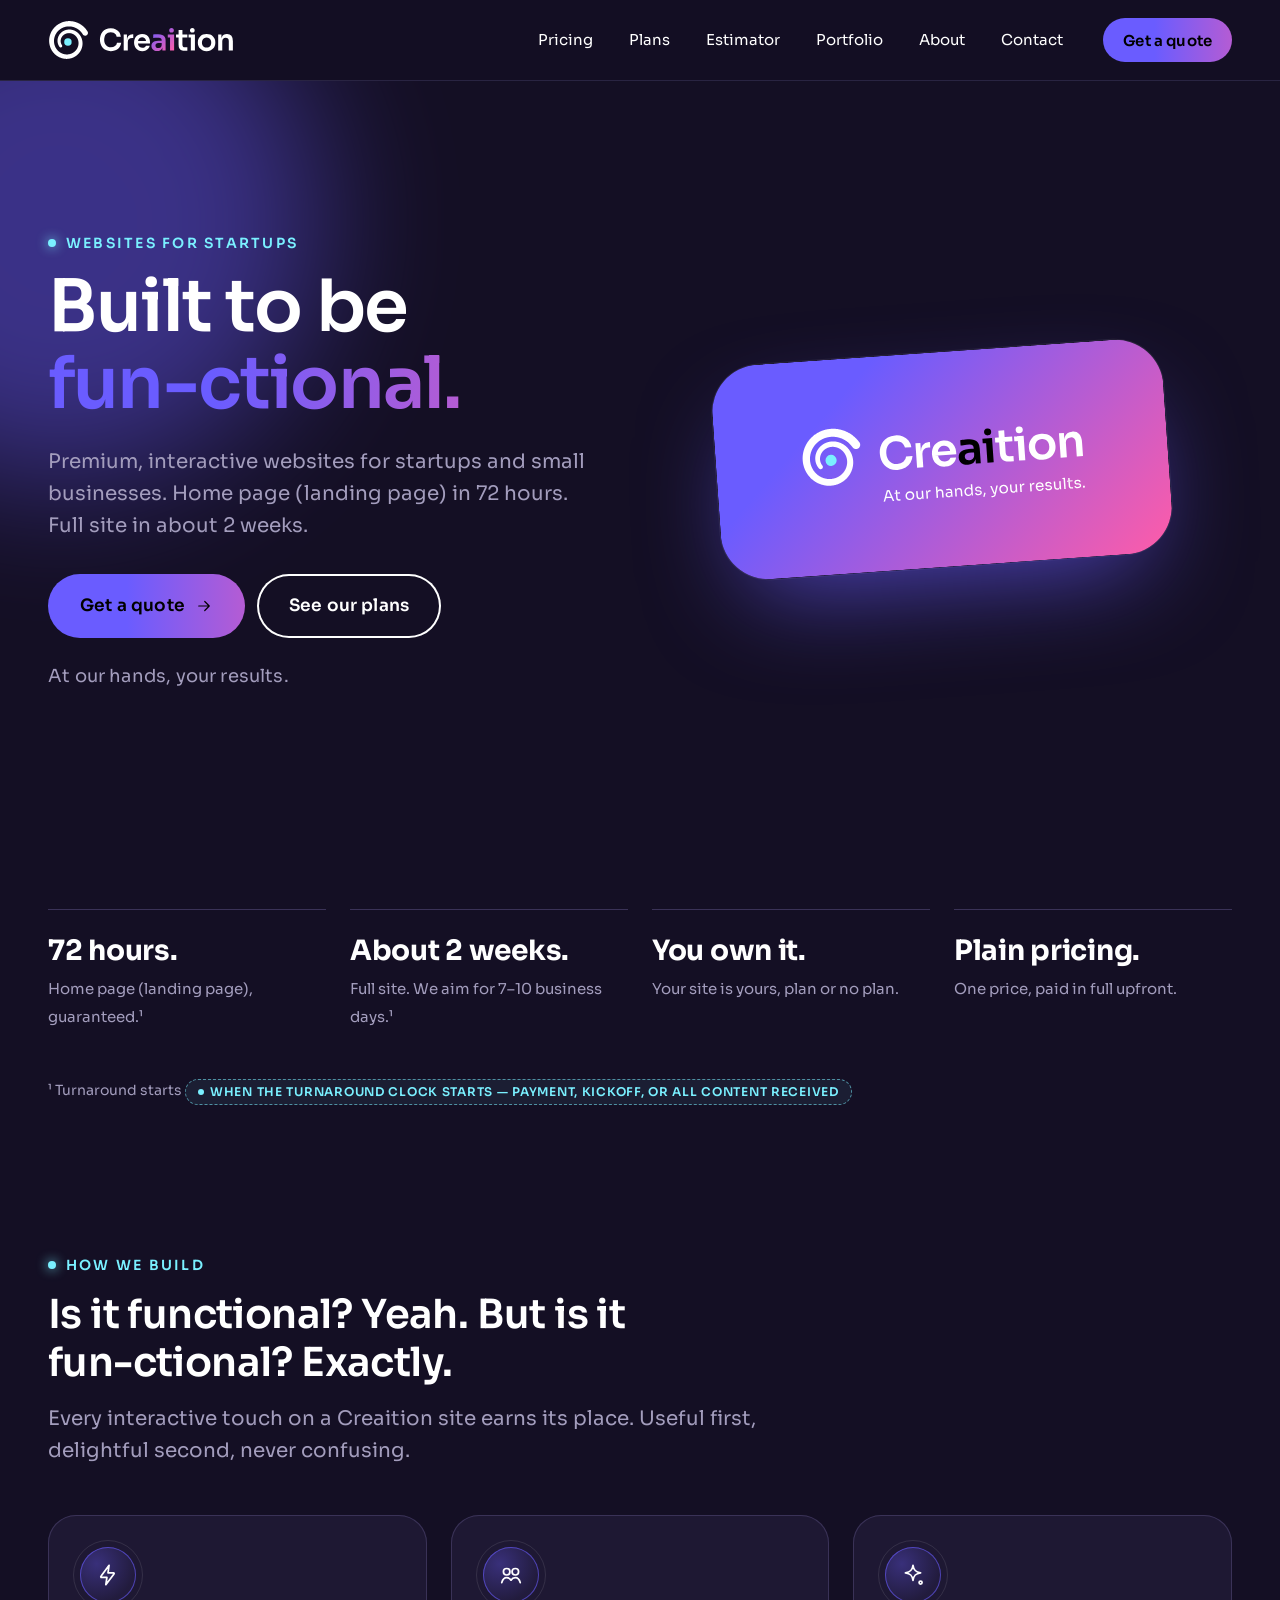
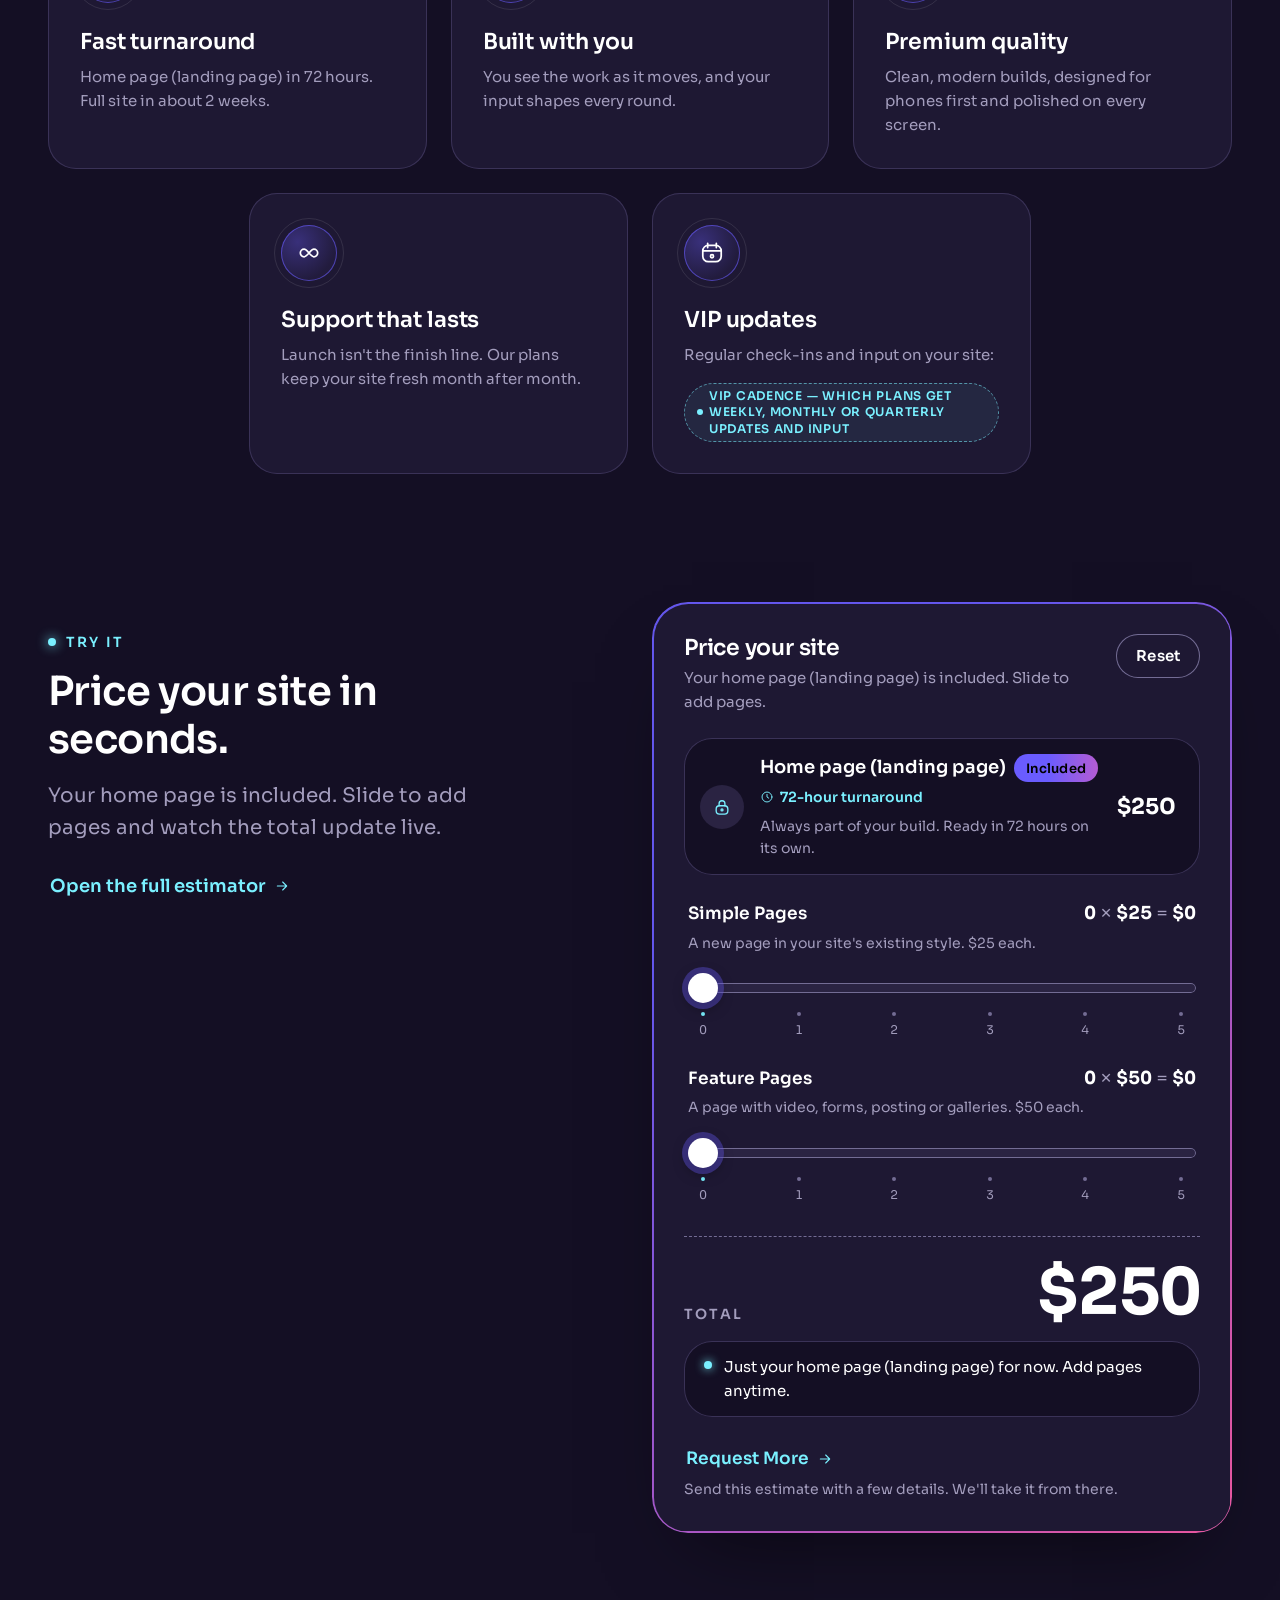
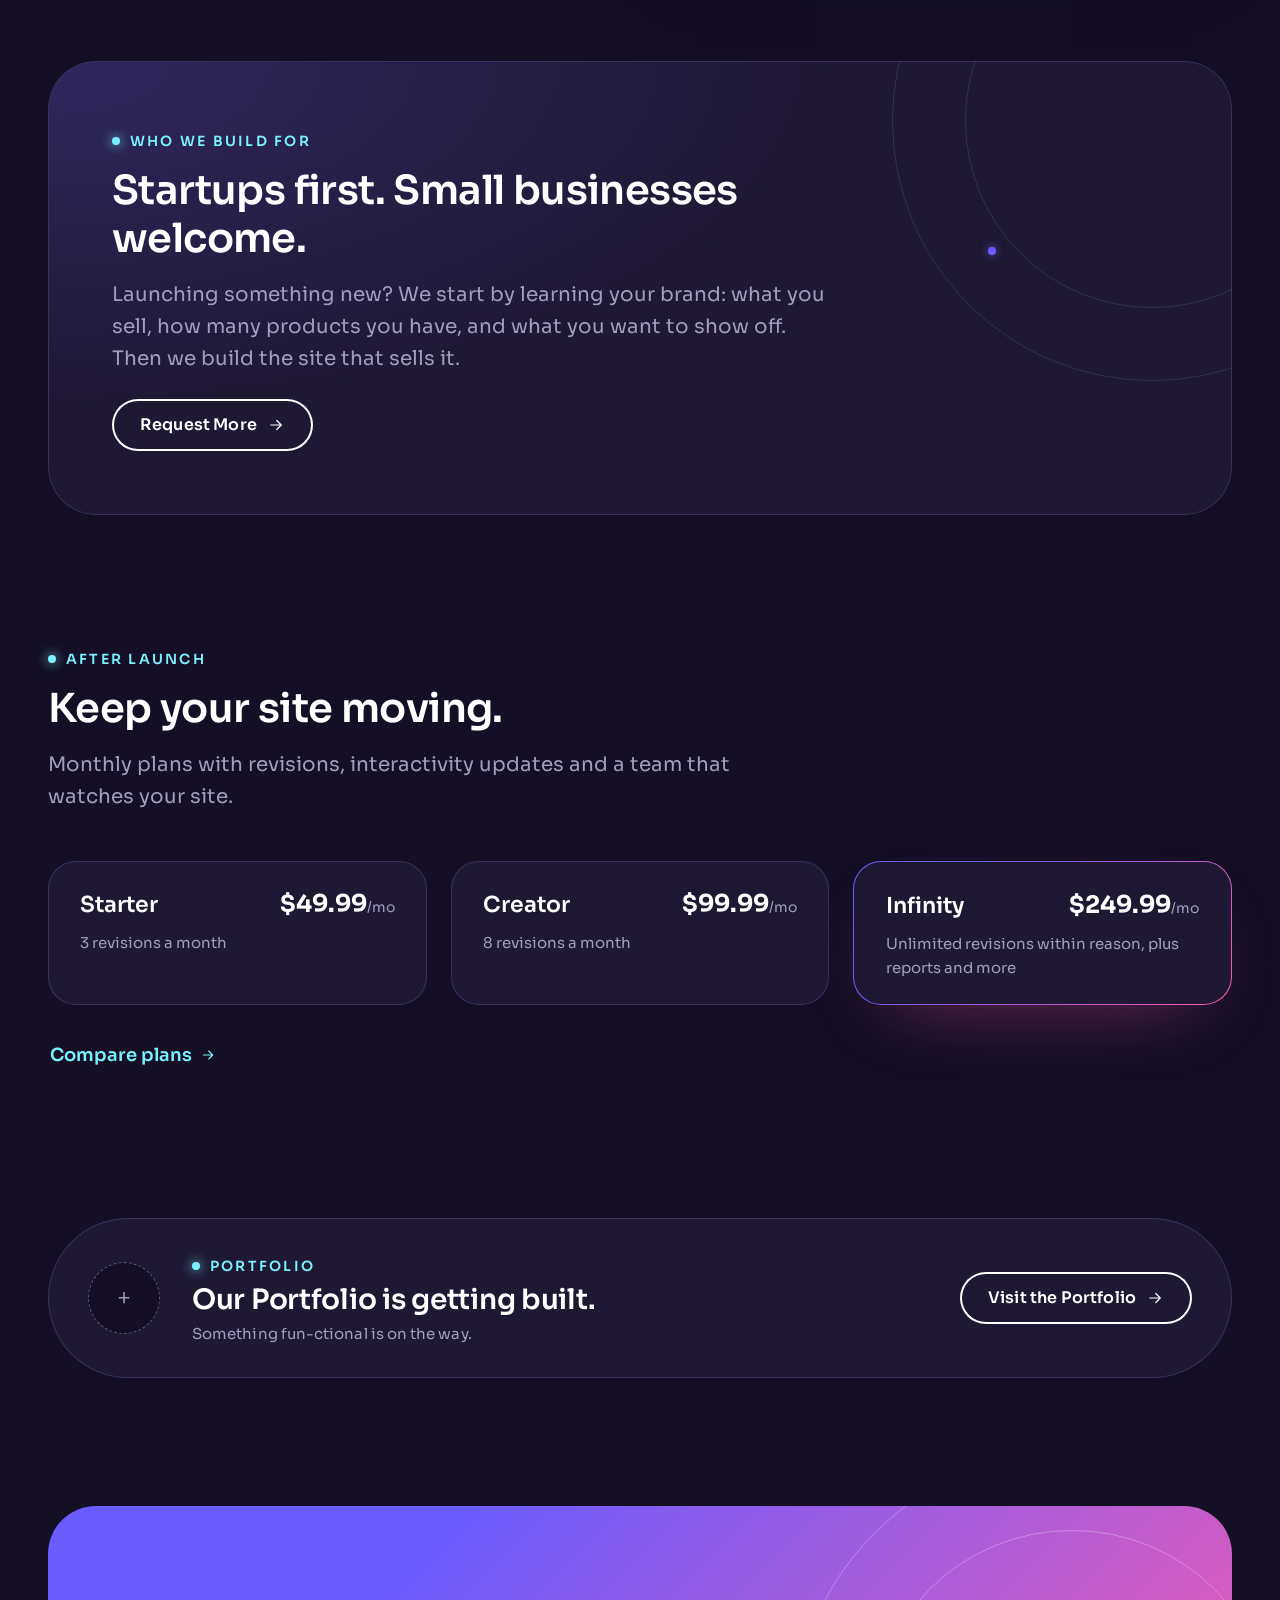
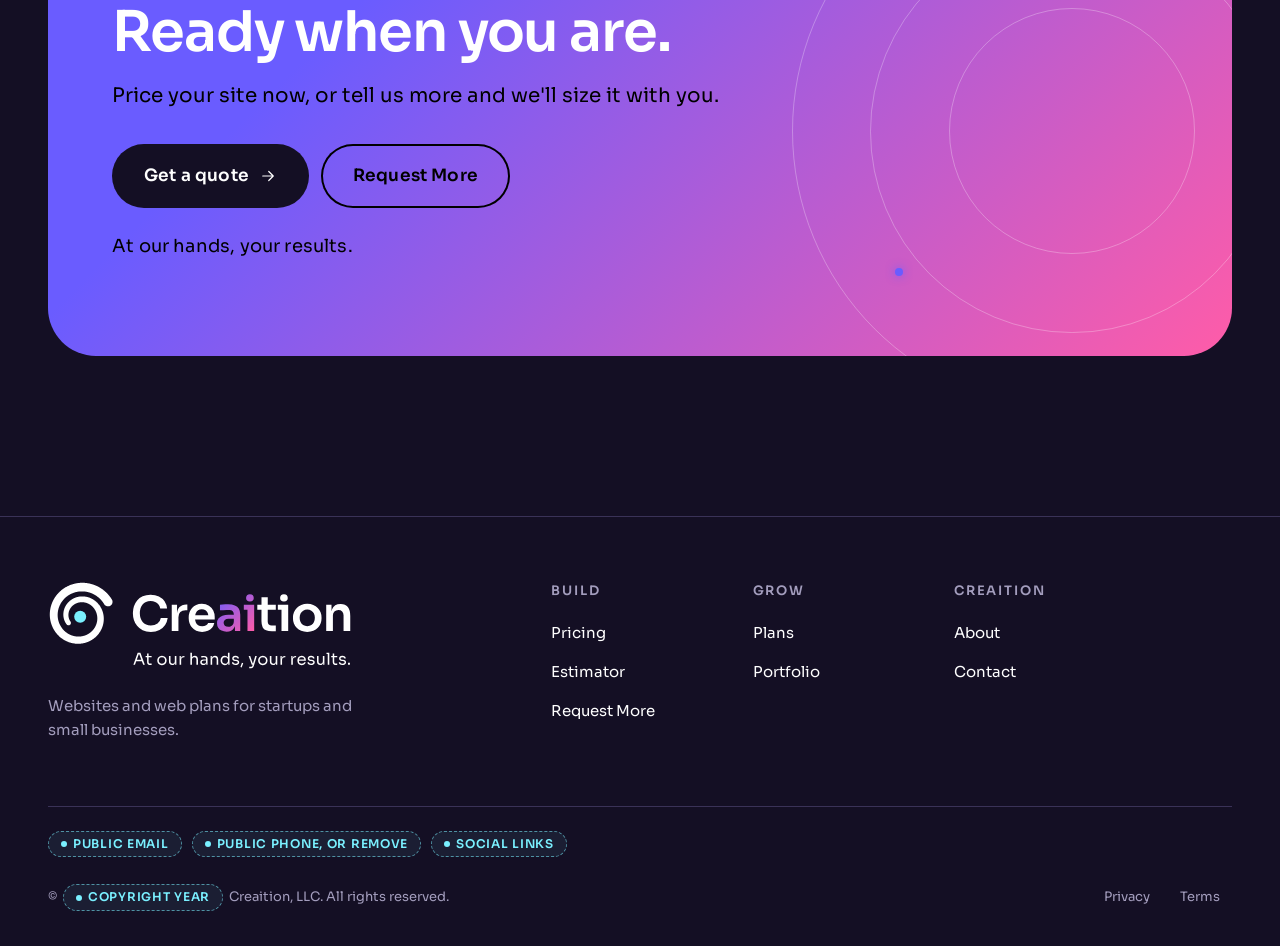
==== commit f2e610bc: "Creaition site preview v2: preview-only form notices, a11y fixes Co-authored-by: mmorganmills-del <m" ====
--- a/index.html
+++ b/index.html
@@ -1,6 +1,6 @@
 <!doctype html>
 <html lang="en"><head>
-<meta charset="utf-8"><meta name="viewport" content="width=device-width, initial-scale=1">
+<meta charset="utf-8"><meta name="viewport" content="width=device-width, initial-scale=1, viewport-fit=cover">
 <title>Creaition | Interactive Websites for Startups, Built Fast</title><meta name="description" content="Creaition builds premium, interactive websites for startups. Your home page (landing page) in 72 hours, a full site in about 2 weeks. Price yours in seconds.">
 <meta name="robots" content="noindex, nofollow">
 <meta name="theme-color" content="#140F24">
@@ -34,7 +34,7 @@
     <p class="tagline">At our hands, your results.</p>
   </div>
   <div class="hero-art" aria-hidden="true"><div class="rings " aria-hidden="true"><div class="ring ring--spin" style="inset:0%"><i class="spark"></i></div><div class="ring ring--spin-rev" style="inset:14%"><i class="dot-v"></i></div><div class="ring ring--spin" style="inset:28%"></div></div>
-    <div class="hero-card"><img src="assets/creaition-tagline-lockup-gradient.svg" alt=""></div>
+    <div class="hero-card"><img src="assets/creaition-tagline-lockup-gradient.svg" width="1600" height="760" alt=""></div>
   </div>
 </div></div></section>
 
@@ -51,11 +51,11 @@
 <section class="section"><div class="container">
   <div class="section-head reveal"><span class="eyebrow">How we build</span><h2>Is it functional? Yeah. But is it <span class="nw">fun-ctional?</span> Exactly.</h2><p class="body-l">Every interactive touch on a Creaition site earns its place. Useful first, delightful second, never confusing.</p></div>
   <div class="cards-5">
-    <article class="card card--hover reveal"><div class="icon-orb"><svg viewBox="0 0 24 24" fill="none" stroke="currentColor" stroke-width="1.6" stroke-linecap="round" stroke-linejoin="round" aria-hidden="true"><path d="M13 3 5.5 13.2a.6.6 0 0 0 .5 1H11l-1 6.8L17.5 11a.6.6 0 0 0-.5-1H12l1-7z"/></svg></div><h4>Fast turnaround</h4><p class="muted small">Home page (landing page) in 72 hours. Full site in about 2 weeks.</p></article>
-    <article class="card card--hover reveal"><div class="icon-orb"><svg viewBox="0 0 24 24" fill="none" stroke="currentColor" stroke-width="1.6" stroke-linecap="round" stroke-linejoin="round" aria-hidden="true"><circle cx="8" cy="9" r="3"/><circle cx="16" cy="9" r="3"/><path d="M3.5 19c.8-2.9 2.6-4.5 4.5-4.5s3.2 1 4 2.3c.8-1.3 2.1-2.3 4-2.3s3.7 1.6 4.5 4.5"/></svg></div><h4>Built with you</h4><p class="muted small">You see the work as it moves, and your input shapes every round.</p></article>
-    <article class="card card--hover reveal"><div class="icon-orb"><svg viewBox="0 0 24 24" fill="none" stroke="currentColor" stroke-width="1.6" stroke-linecap="round" stroke-linejoin="round" aria-hidden="true"><path d="M12 3c.6 4.6 2.4 6.4 7 7-4.6.6-6.4 2.4-7 7-.6-4.6-2.4-6.4-7-7 4.6-.6 6.4-2.4 7-7z"/><circle cx="19" cy="19" r="1.4"/></svg></div><h4>Premium quality</h4><p class="muted small">Clean, modern builds, designed for phones first and polished on every screen.</p></article>
-    <article class="card card--hover reveal"><div class="icon-orb"><svg viewBox="0 0 24 24" fill="none" stroke="currentColor" stroke-width="1.6" stroke-linecap="round" stroke-linejoin="round" aria-hidden="true"><path d="M7.5 15.5a3.5 3.5 0 1 1 0-7c3 0 6 7 9 7a3.5 3.5 0 1 0 0-7c-3 0-6 7-9 7z"/></svg></div><h4>Support that lasts</h4><p class="muted small">Launch isn't the finish line. Our plans keep your site fresh month after month.</p></article>
-    <article class="card card--hover reveal"><div class="icon-orb"><svg viewBox="0 0 24 24" fill="none" stroke="currentColor" stroke-width="1.6" stroke-linecap="round" stroke-linejoin="round" aria-hidden="true"><rect x="3.5" y="5" width="17" height="15" rx="5"/><path d="M8 3v4M16 3v4M3.5 10h17"/><circle cx="12" cy="15" r="1.4"/></svg></div><h4>VIP updates</h4><p class="muted small">Regular check-ins and input on your site:</p><span class="ph">VIP cadence — which plans get weekly, monthly or quarterly updates and input</span></article>
+    <article class="card card--hover reveal"><div class="icon-orb"><svg viewBox="0 0 24 24" fill="none" stroke="currentColor" stroke-width="1.6" stroke-linecap="round" stroke-linejoin="round" aria-hidden="true"><path d="M13 3 5.5 13.2a.6.6 0 0 0 .5 1H11l-1 6.8L17.5 11a.6.6 0 0 0-.5-1H12l1-7z"/></svg></div><h3 class="h4">Fast turnaround</h3><p class="muted small">Home page (landing page) in 72 hours. Full site in about 2 weeks.</p></article>
+    <article class="card card--hover reveal"><div class="icon-orb"><svg viewBox="0 0 24 24" fill="none" stroke="currentColor" stroke-width="1.6" stroke-linecap="round" stroke-linejoin="round" aria-hidden="true"><circle cx="8" cy="9" r="3"/><circle cx="16" cy="9" r="3"/><path d="M3.5 19c.8-2.9 2.6-4.5 4.5-4.5s3.2 1 4 2.3c.8-1.3 2.1-2.3 4-2.3s3.7 1.6 4.5 4.5"/></svg></div><h3 class="h4">Built with you</h3><p class="muted small">You see the work as it moves, and your input shapes every round.</p></article>
+    <article class="card card--hover reveal"><div class="icon-orb"><svg viewBox="0 0 24 24" fill="none" stroke="currentColor" stroke-width="1.6" stroke-linecap="round" stroke-linejoin="round" aria-hidden="true"><path d="M12 3c.6 4.6 2.4 6.4 7 7-4.6.6-6.4 2.4-7 7-.6-4.6-2.4-6.4-7-7 4.6-.6 6.4-2.4 7-7z"/><circle cx="19" cy="19" r="1.4"/></svg></div><h3 class="h4">Premium quality</h3><p class="muted small">Clean, modern builds, designed for phones first and polished on every screen.</p></article>
+    <article class="card card--hover reveal"><div class="icon-orb"><svg viewBox="0 0 24 24" fill="none" stroke="currentColor" stroke-width="1.6" stroke-linecap="round" stroke-linejoin="round" aria-hidden="true"><path d="M7.5 15.5a3.5 3.5 0 1 1 0-7c3 0 6 7 9 7a3.5 3.5 0 1 0 0-7c-3 0-6 7-9 7z"/></svg></div><h3 class="h4">Support that lasts</h3><p class="muted small">Launch isn't the finish line. Our plans keep your site fresh month after month.</p></article>
+    <article class="card card--hover reveal"><div class="icon-orb"><svg viewBox="0 0 24 24" fill="none" stroke="currentColor" stroke-width="1.6" stroke-linecap="round" stroke-linejoin="round" aria-hidden="true"><rect x="3.5" y="5" width="17" height="15" rx="5"/><path d="M8 3v4M16 3v4M3.5 10h17"/><circle cx="12" cy="15" r="1.4"/></svg></div><h3 class="h4">VIP updates</h3><p class="muted small">Regular check-ins and input on your site:</p><span class="ph">VIP cadence — which plans get weekly, monthly or quarterly updates and input</span></article>
   </div>
 </div></section>
 
@@ -65,7 +65,7 @@
   <div class="r reveal"><div class="estimator" data-estimator>
   <div class="est-head"><div><h3>Price your site</h3><p>Your home page (landing page) is included. Slide to add pages.</p></div>
     <button type="button" class="btn btn--ghost btn--sm" data-reset aria-label="Reset estimator to home page (landing page) only">Reset</button></div>
-  <div class="est-line" aria-label="Home page (landing page), $250, always included">
+  <div class="est-line" role="group" aria-label="Home page (landing page), $250, always included">
     <span class="lock"><svg viewBox="0 0 24 24" fill="none" stroke="currentColor" stroke-width="1.6" stroke-linecap="round" stroke-linejoin="round" aria-hidden="true"><rect x="5" y="10.5" width="14" height="10" rx="4"/><path d="M8.5 10.5V8a3.5 3.5 0 0 1 7 0v2.5"/><circle cx="12" cy="15.5" r="1.2"/></svg></span>
     <div><div class="name">Home page (landing page) <span class="chip chip--aurora">Included</span></div>
       <div class="meta"><span class="turn"><svg viewBox="0 0 24 24" fill="none" stroke="currentColor" stroke-width="1.6" stroke-linecap="round" stroke-linejoin="round" aria-hidden="true"><circle cx="12" cy="12" r="8.5"/><path d="M12 7.5V12l3 2"/></svg>72-hour turnaround</span><span>Always part of your build. Ready in 72 hours on its own.</span></div></div>
@@ -129,9 +129,9 @@
       <span class="logo-crop logo-crop--tag"><img src="assets/creaition-tagline-lockup-midnight-web.svg" width="1003" height="293" alt="Creaition. At our hands, your results."></span>
       <p>Websites and web plans for startups and small businesses.</p>
     </div>
-    <div class="foot-col"><h4>Build</h4><ul><li><a href="pricing.html">Pricing</a></li><li><a href="estimator.html">Estimator</a></li><li><a href="request-more.html">Request More</a></li></ul></div>
-    <div class="foot-col"><h4>Grow</h4><ul><li><a href="plans.html">Plans</a></li><li><a href="portfolio.html">Portfolio</a></li></ul></div>
-    <div class="foot-col"><h4>Creaition</h4><ul><li><a href="about.html">About</a></li><li><a href="contact.html">Contact</a></li></ul></div>
+    <div class="foot-col"><h2 class="foot-h">Build</h2><ul><li><a href="pricing.html">Pricing</a></li><li><a href="estimator.html">Estimator</a></li><li><a href="request-more.html">Request More</a></li></ul></div>
+    <div class="foot-col"><h2 class="foot-h">Grow</h2><ul><li><a href="plans.html">Plans</a></li><li><a href="portfolio.html">Portfolio</a></li></ul></div>
+    <div class="foot-col"><h2 class="foot-h">Creaition</h2><ul><li><a href="about.html">About</a></li><li><a href="contact.html">Contact</a></li></ul></div>
   </div>
   <div class="foot-contact"><span class="ph">Public email</span><span class="ph">Public phone, or remove</span><span class="ph">Social links</span></div>
   <div class="foot-bottom">
--- a/css/site.css
+++ b/css/site.css
@@ -623,3 +623,21 @@
 @media (min-width: 1024px) { .mbar { display: none !important; } body.has-mbar { padding-bottom: 0; } }
 @media (prefers-reduced-motion: reduce) { .mbar { transition: none; } }
 .nav a[aria-current="page"]:focus-visible { box-shadow: inset 0 0 0 1px var(--cr-border), var(--cr-focus-dark); }
+
+/* ===== QA round 1 (2026-11-01) ===== */
+html { scroll-padding-top: 96px; }                       /* sticky header never hides focused/scrolled-to content */
+.foot-col .foot-h { font-size: .8125rem; line-height: 1.6; letter-spacing: .14em; text-transform: uppercase; color: var(--cr-muted); margin: 0 0 var(--cr-space-4); font-weight: 600; }
+.range::-moz-focus-outer { border: 0; }
+.range:focus-visible::-moz-range-thumb { box-shadow: 0 0 0 3px var(--cr-midnight), 0 0 0 6px var(--cr-cyan); }
+.range:hover::-moz-range-thumb { box-shadow: 0 0 0 9px rgba(106,92,255,.4); }
+@media (max-width: 599px) { .soft-panel .dot-v { display: none; } }
+/* plain-text preview notice on the forms (not a placeholder chip) */
+.preview-note { display: block; margin: var(--cr-space-4) 0 0; padding: 12px 20px; border-radius: var(--cr-radius-card); background: var(--cr-midnight); box-shadow: inset 0 0 0 1px var(--cr-input-border); color: var(--cr-white); font-size: var(--cr-fs-small); font-weight: 600; line-height: 1.5; }
+.preview-note--submit { margin-top: var(--cr-space-4); }
+/* safe areas now that every page uses viewport-fit=cover */
+.site-header { padding-top: env(safe-area-inset-top); }
+.site-footer { padding-bottom: calc(var(--cr-space-6) + env(safe-area-inset-bottom)); }
+.drawer.open { top: calc(72px + env(safe-area-inset-top)); }
+.skip:focus { top: calc(12px + env(safe-area-inset-top)); }
+.plan-card .plan-name { line-height: 1.36; letter-spacing: -0.005em; } /* now an h2 (heading order), same look as before */
+.orbit-core img { height: auto; }
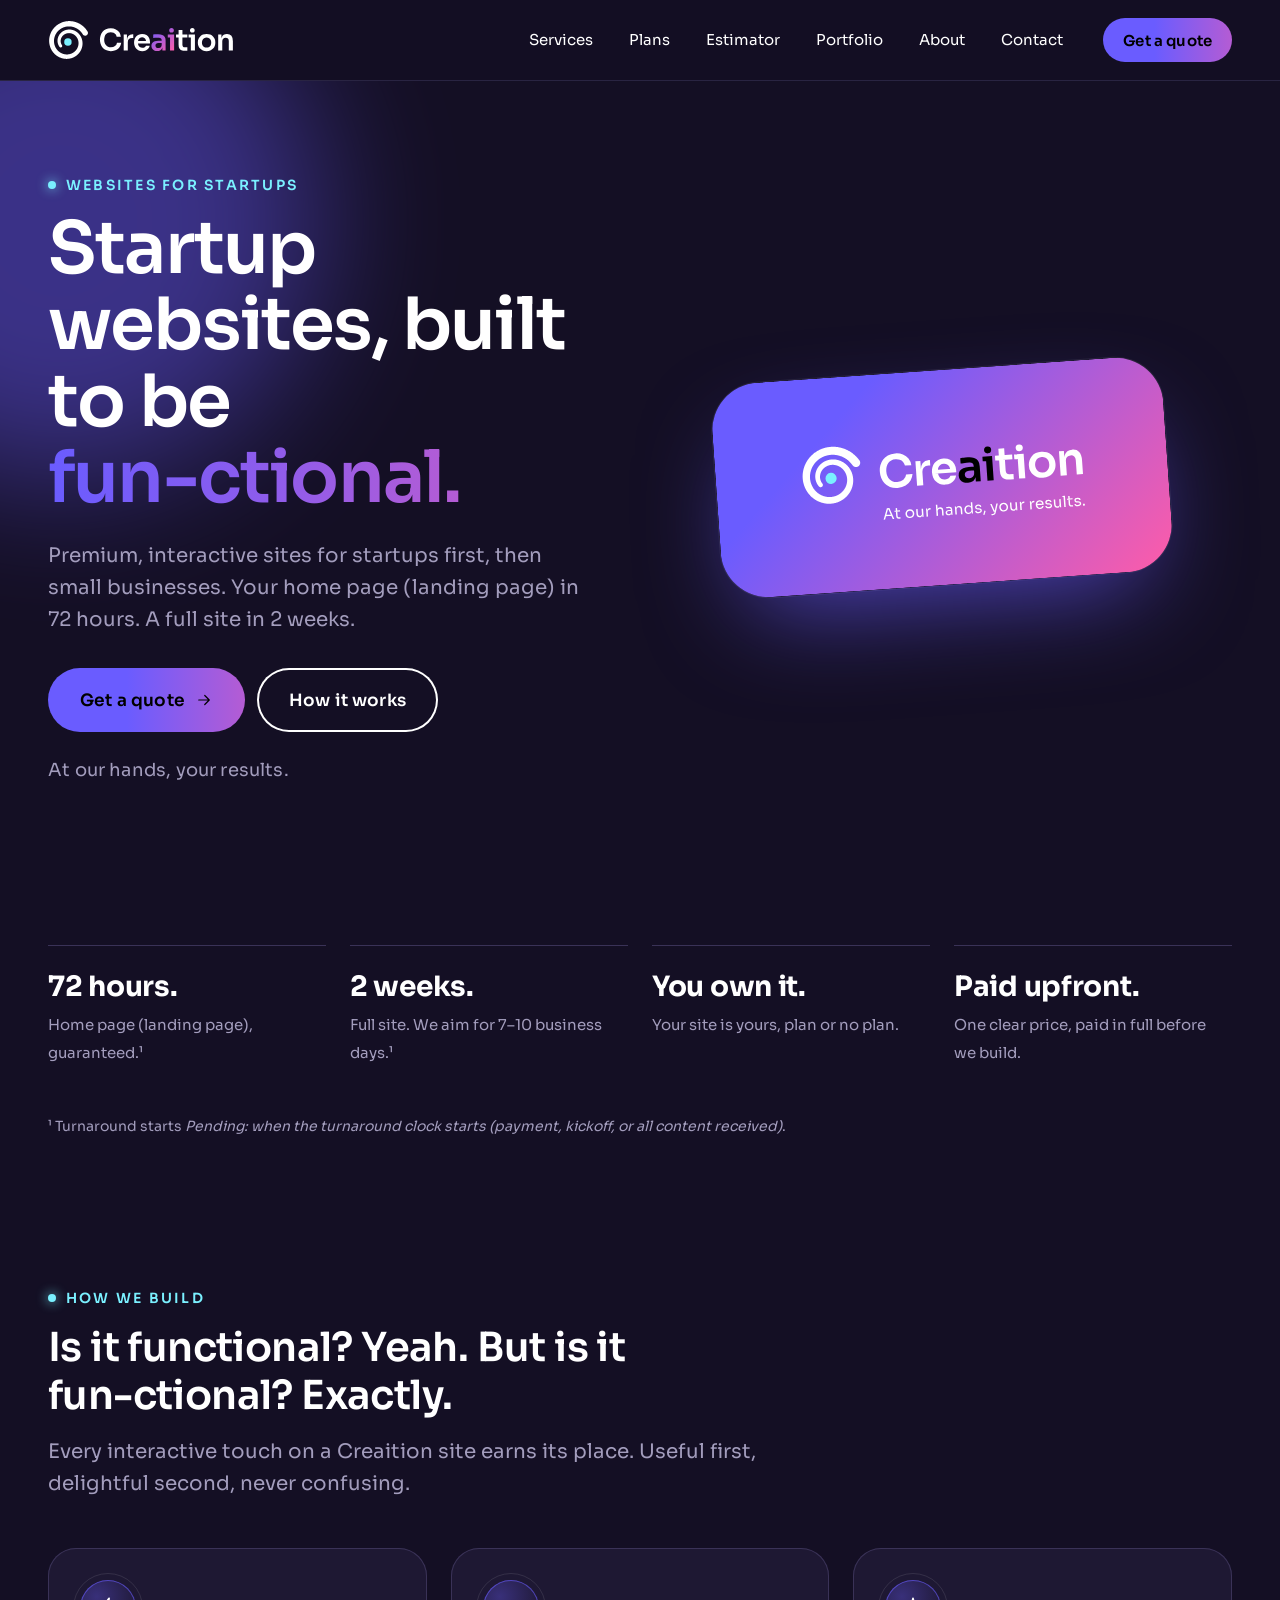
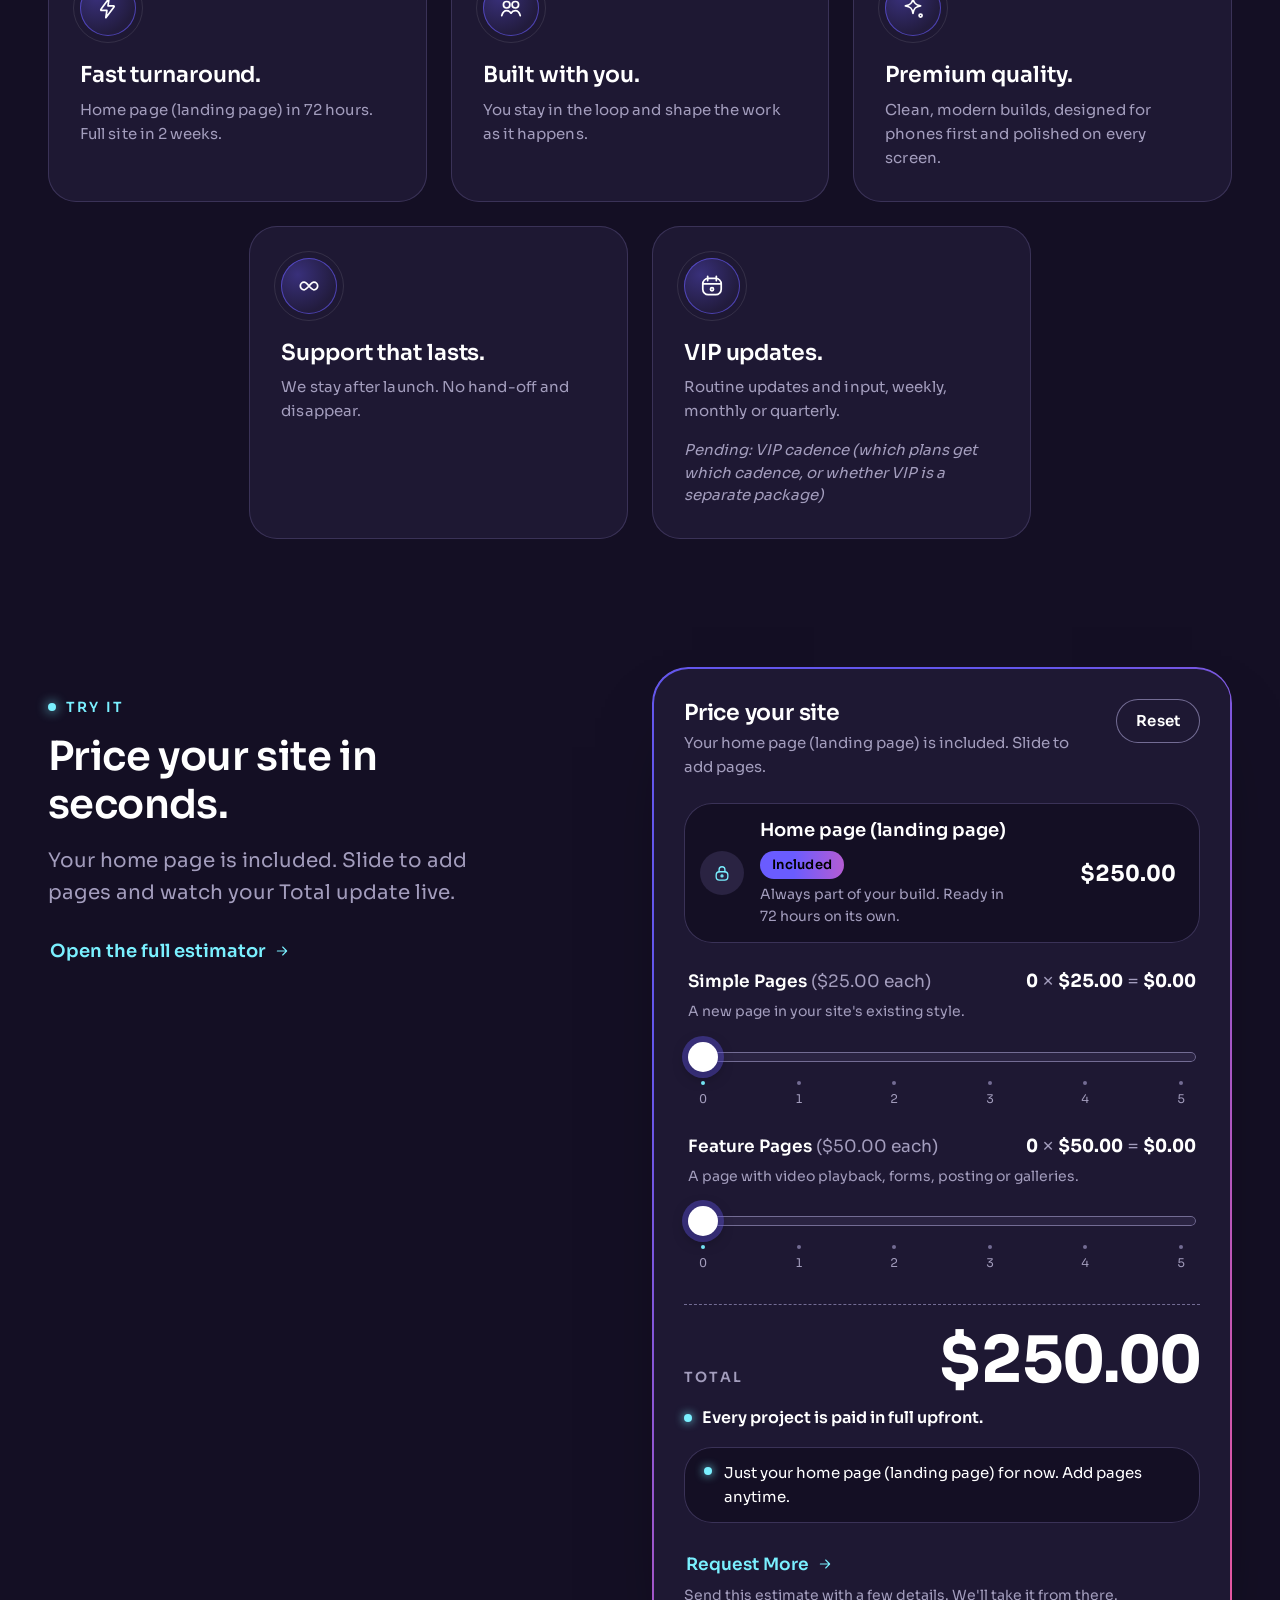
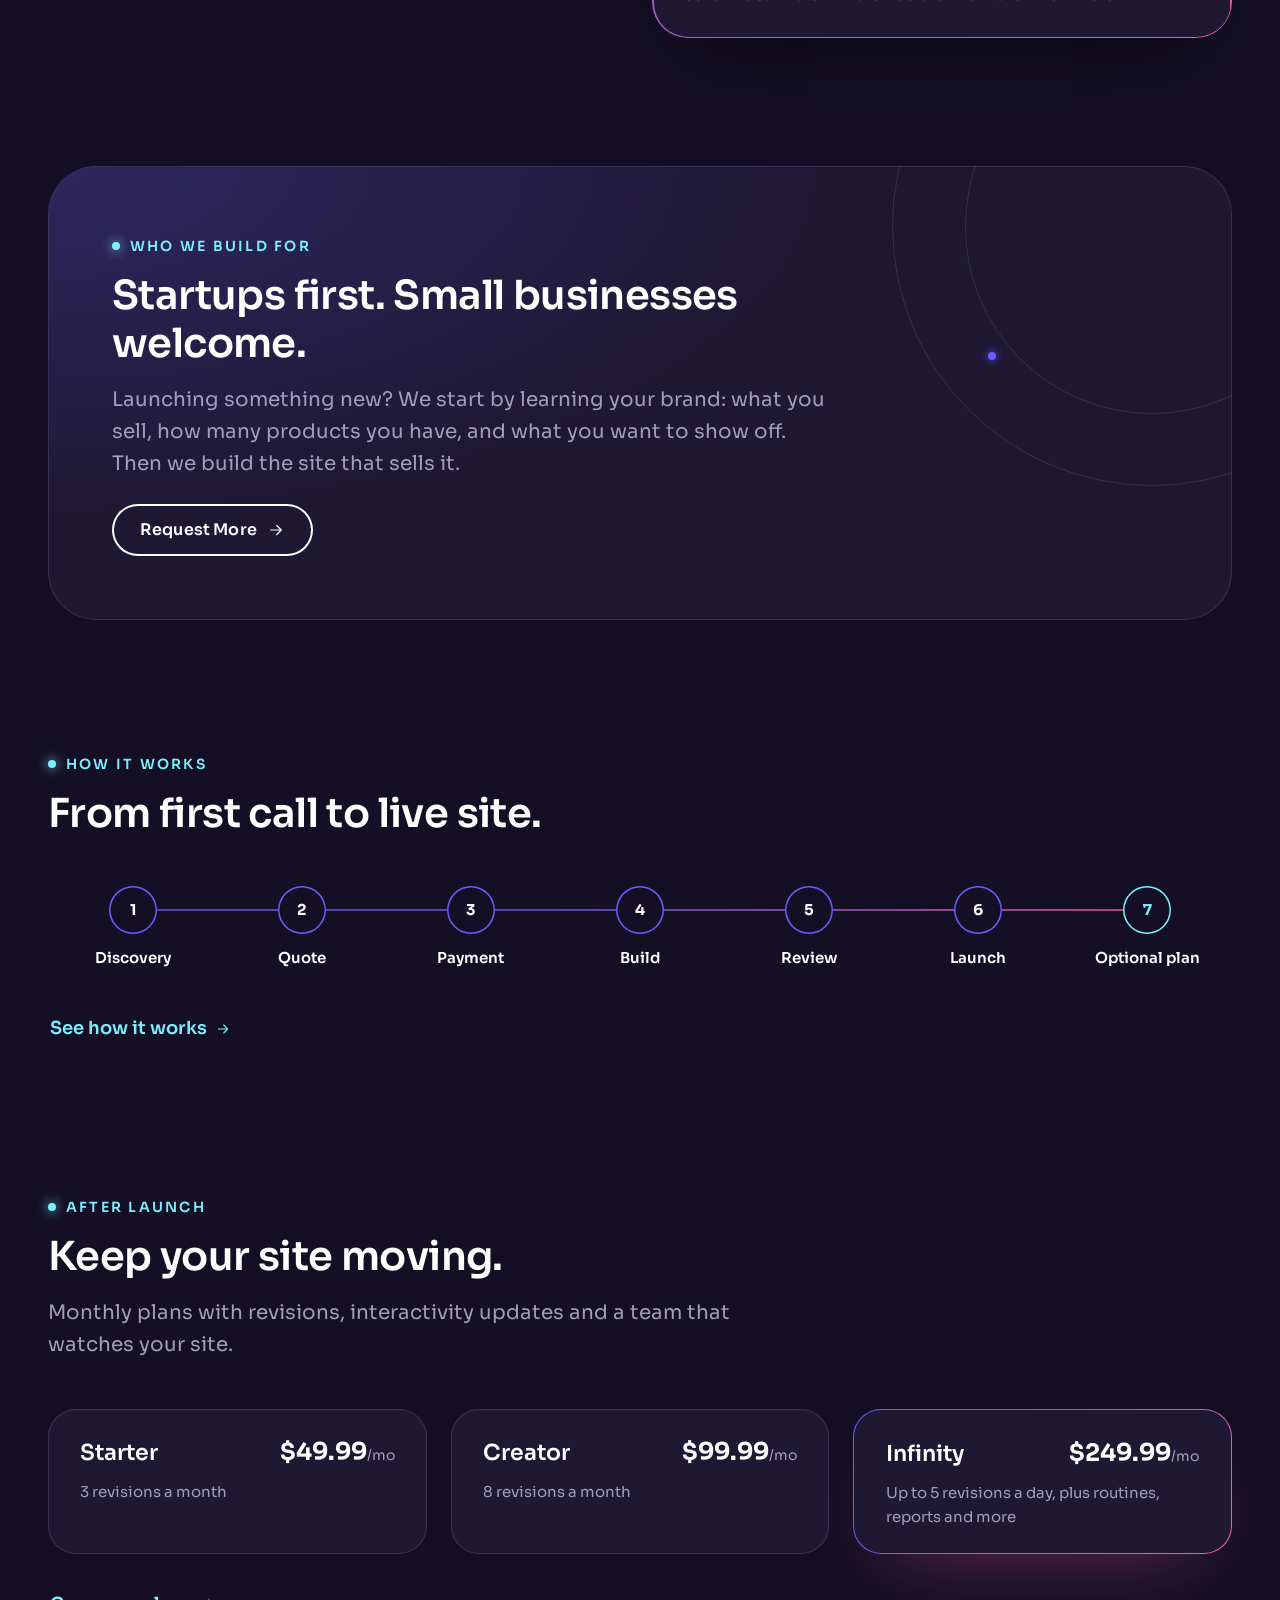
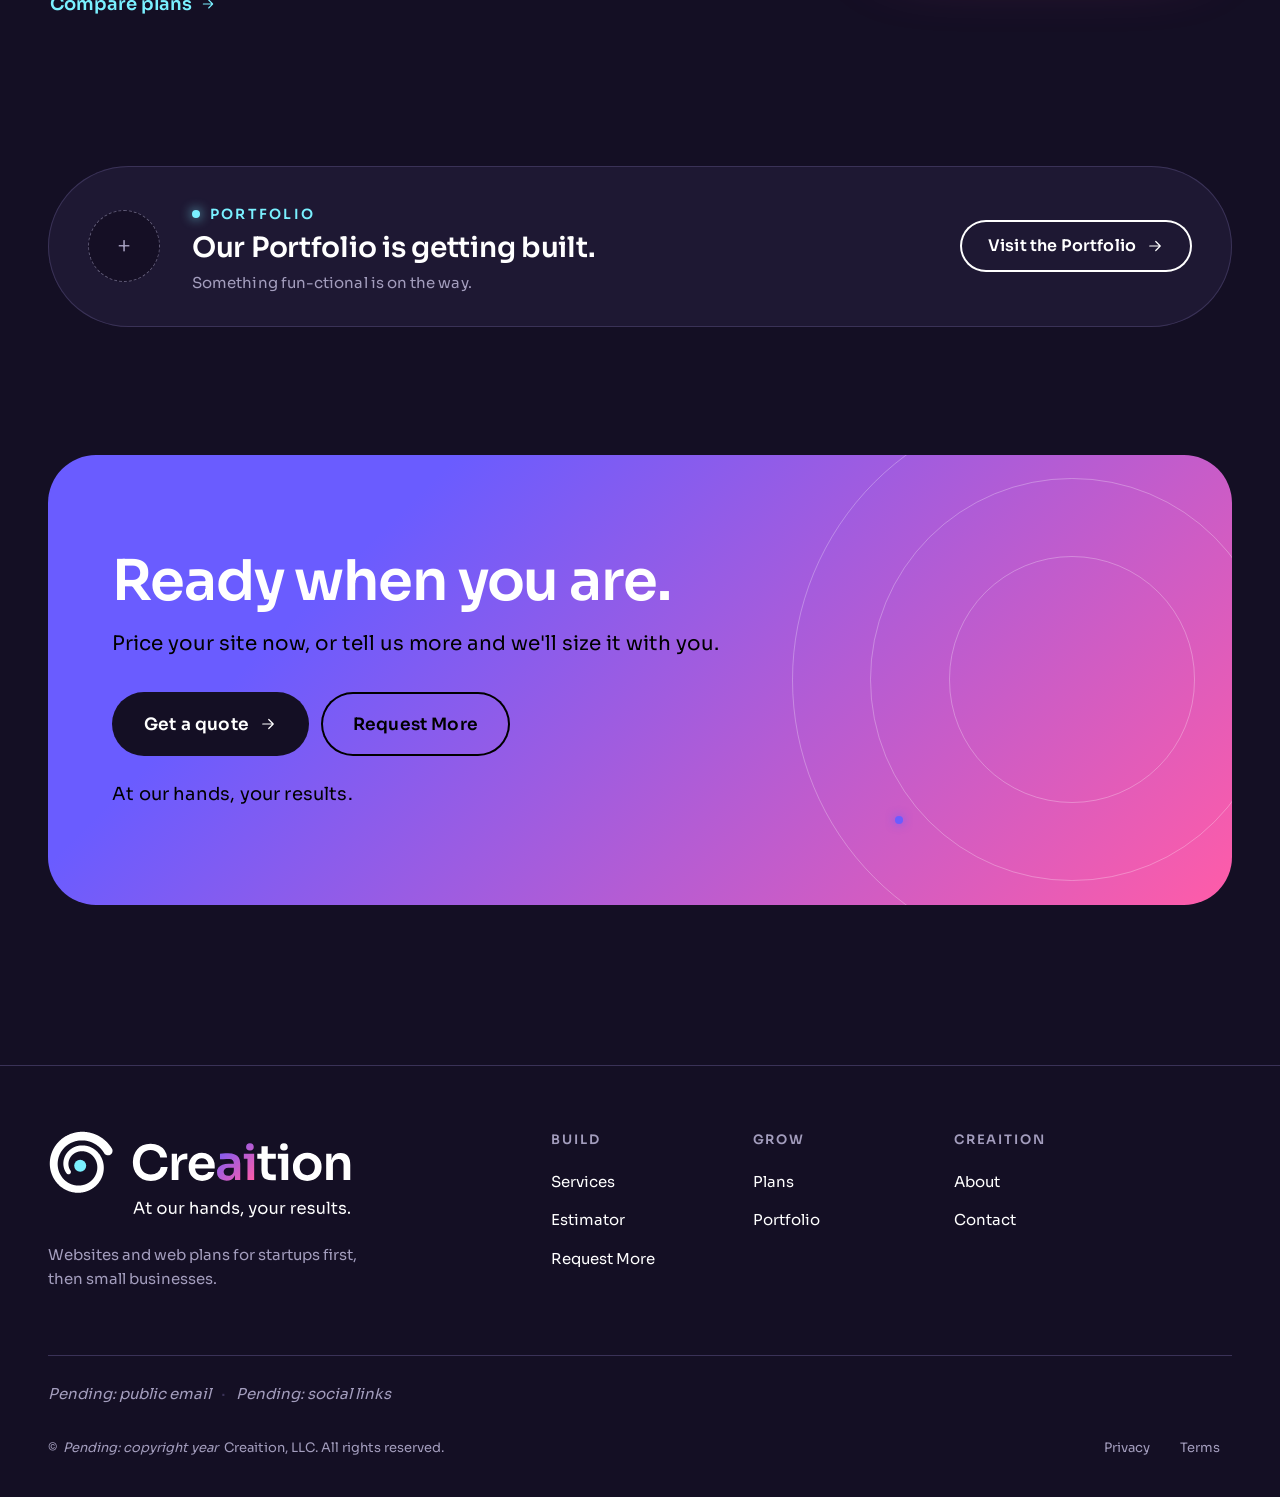
==== commit 7a18a3cf: "Creaition site v1 preview: new copy, Services, estimator in cents, preview-only forms Co-authored-by" ====
--- a/index.html
+++ b/index.html
@@ -1,36 +1,36 @@
 <!doctype html>
 <html lang="en"><head>
 <meta charset="utf-8"><meta name="viewport" content="width=device-width, initial-scale=1, viewport-fit=cover">
-<title>Creaition | Interactive Websites for Startups, Built Fast</title><meta name="description" content="Creaition builds premium, interactive websites for startups. Your home page (landing page) in 72 hours, a full site in about 2 weeks. Price yours in seconds.">
+<title>Creaition | Interactive Websites for Startups, Built Fast</title><meta name="description" content="Creaition builds premium, interactive websites for startups. A $250 home page in 72 hours, a full site in 2 weeks, paid in full upfront. Price yours now.">
 <meta name="robots" content="noindex, nofollow">
 <meta name="theme-color" content="#140F24">
-<!-- canonical + og:url: [PLACEHOLDER: domain]/  (add <link rel="canonical"> once the domain exists) -->
+<!-- canonical + og:url: Pending: domain/  (add the canonical link once the domain exists; spec §13.9) -->
 <link rel="icon" href="assets/favicon.ico" sizes="any"><link rel="icon" href="assets/favicon.svg" type="image/svg+xml"><link rel="icon" href="assets/favicon-32.png" type="image/png" sizes="32x32"><link rel="apple-touch-icon" href="assets/apple-touch-icon-180.png"><link rel="manifest" href="site.webmanifest">
 <meta property="og:type" content="website"><meta property="og:site_name" content="Creaition">
-<meta property="og:title" content="Creaition | Interactive Websites for Startups, Built Fast"><meta property="og:description" content="Creaition builds premium, interactive websites for startups. Your home page (landing page) in 72 hours, a full site in about 2 weeks. Price yours in seconds.">
-<!-- og:image / twitter:image must be absolute URLs on the final domain: [PLACEHOLDER: domain]/assets/creaition-social-avatar-1024.png -->
+<meta property="og:title" content="Creaition | Interactive Websites for Startups, Built Fast"><meta property="og:description" content="Creaition builds premium, interactive websites for startups. A $250 home page in 72 hours, a full site in 2 weeks, paid in full upfront. Price yours now.">
+<!-- og:image / twitter:image must be absolute URLs on the final domain: Pending: domain/assets/creaition-social-avatar-1024.png -->
 <meta property="og:image" content="assets/creaition-social-avatar-1024.png"><meta property="og:image:type" content="image/png"><meta property="og:image:width" content="1024"><meta property="og:image:height" content="1024"><meta property="og:image:alt" content="Creaition logo: a continuous line curling into a cyan spark">
-<meta name="twitter:card" content="summary"><meta name="twitter:title" content="Creaition | Interactive Websites for Startups, Built Fast"><meta name="twitter:description" content="Creaition builds premium, interactive websites for startups. Your home page (landing page) in 72 hours, a full site in about 2 weeks. Price yours in seconds."><meta name="twitter:image" content="assets/creaition-social-avatar-1024.png"><meta name="twitter:image:alt" content="Creaition logo: a continuous line curling into a cyan spark">
+<meta name="twitter:card" content="summary"><meta name="twitter:title" content="Creaition | Interactive Websites for Startups, Built Fast"><meta name="twitter:description" content="Creaition builds premium, interactive websites for startups. A $250 home page in 72 hours, a full site in 2 weeks, paid in full upfront. Price yours now."><meta name="twitter:image" content="assets/creaition-social-avatar-1024.png"><meta name="twitter:image:alt" content="Creaition logo: a continuous line curling into a cyan spark">
 <link rel="preload" href="fonts/Sora-VF-latin.woff2" as="font" type="font/woff2" crossorigin>
-<link rel="stylesheet" href="css/site.css">
+<link rel="stylesheet" href="css/site.css"><link rel="stylesheet" href="css/site-v1.css">
 </head><body>
 <a class="skip" href="#main">Skip to content</a>
 <header class="site-header"><div class="container">
   <a href="index.html" class="logo-crop" aria-label="Creaition home"><img src="assets/creaition-lockup-midnight-web.svg" width="1037" height="222" alt="Creaition home"></a>
-  <nav class="nav" aria-label="Main"><a href="pricing.html">Pricing</a><a href="plans.html">Plans</a><a href="estimator.html">Estimator</a><a href="portfolio.html">Portfolio</a><a href="about.html">About</a><a href="contact.html">Contact</a></nav>
+  <nav class="nav" aria-label="Main"><a href="pricing.html">Services</a><a href="plans.html">Plans</a><a href="estimator.html">Estimator</a><a href="portfolio.html">Portfolio</a><a href="about.html">About</a><a href="contact.html">Contact</a></nav>
   <a class="btn btn--primary btn--sm" href="estimator.html">Get a quote</a>
   <button class="menu-btn" aria-label="Open menu" aria-expanded="false" aria-controls="drawer"><span></span></button>
 </div></header>
-<nav class="drawer" id="drawer" aria-label="Menu" hidden><a href="pricing.html">Pricing</a><a href="plans.html">Plans</a><a href="estimator.html">Estimator</a><a href="portfolio.html">Portfolio</a><a href="about.html">About</a><a href="contact.html">Contact</a><a href="estimator.html" class="btn btn--primary drawer-cta">Get a quote</a></nav>
+<nav class="drawer" id="drawer" aria-label="Menu" hidden><a href="pricing.html">Services</a><a href="plans.html">Plans</a><a href="estimator.html">Estimator</a><a href="portfolio.html">Portfolio</a><a href="about.html">About</a><a href="contact.html">Contact</a><a href="estimator.html" class="btn btn--primary drawer-cta">Get a quote</a></nav>
 <main id="main">
 
 <section class="hero"><div class="orb-glow" style="width:520px;height:520px;background:#6A5CFF;left:-200px;top:-120px"></div>
 <div class="container"><div class="grid">
   <div class="hero-copy">
     <span class="eyebrow">Websites for startups</span>
-    <h1 class="display">Built to be <span class="grad-text"><span class="nw">fun-ctional.</span></span></h1>
-    <p class="subhead body-l">Premium, interactive websites for startups and small businesses. Home page (landing page) in 72 hours. Full site in about 2 weeks.</p>
-    <div class="btn-row"><a class="btn btn--primary btn--lg" href="estimator.html">Get a quote<svg class="arrow" viewBox="0 0 24 24" fill="none" stroke="currentColor" stroke-width="1.6" stroke-linecap="round" stroke-linejoin="round" aria-hidden="true"><path d="M5 12h14M13 6l6 6-6 6"/></svg></a><a class="btn btn--secondary btn--lg" href="plans.html">See our plans</a></div>
+    <h1 class="display">Startup websites, built to be <span class="grad-text"><span class="nw">fun-ctional.</span></span></h1>
+    <p class="subhead body-l">Premium, interactive sites for startups first, then small businesses. Your home page (landing page) in 72&nbsp;hours. A full site in 2&nbsp;weeks.</p>
+    <div class="btn-row"><a class="btn btn--primary btn--lg" href="estimator.html">Get a quote<svg class="arrow" viewBox="0 0 24 24" fill="none" stroke="currentColor" stroke-width="1.6" stroke-linecap="round" stroke-linejoin="round" aria-hidden="true"><path d="M5 12h14M13 6l6 6-6 6"/></svg></a><a class="btn btn--secondary btn--lg" href="pricing.html#how-it-works">How it works</a></div>
     <p class="tagline">At our hands, your results.</p>
   </div>
   <div class="hero-art" aria-hidden="true"><div class="rings " aria-hidden="true"><div class="ring ring--spin" style="inset:0%"><i class="spark"></i></div><div class="ring ring--spin-rev" style="inset:14%"><i class="dot-v"></i></div><div class="ring ring--spin" style="inset:28%"></div></div>
@@ -40,50 +40,48 @@
 
 <section class="section--tight"><div class="container reveal">
   <div class="proof">
-    <div class="stat"><strong>72 hours.</strong><span>Home page (landing page), guaranteed.¹</span></div>
-    <div class="stat"><strong>About 2 weeks.</strong><span>Full site. We aim for 7–10 business days.¹</span></div>
+    <div class="stat"><strong>72&nbsp;hours.</strong><span>Home page (landing page), guaranteed.¹</span></div>
+    <div class="stat"><strong>2&nbsp;weeks.</strong><span>Full site. We aim for 7–10 business days.¹</span></div>
     <div class="stat"><strong>You own it.</strong><span>Your site is yours, plan or no plan.</span></div>
-    <div class="stat"><strong>Plain pricing.</strong><span>One price, paid in full upfront.</span></div>
+    <div class="stat"><strong>Paid upfront.</strong><span>One clear price, paid in full before we build.</span></div>
   </div>
-  <p class="footnote">¹ Turnaround starts <span class="ph">When the turnaround clock starts — payment, kickoff, or all content received</span></p>
+  <p class="footnote">¹ Turnaround starts <em class="pending">Pending: when the turnaround clock starts (payment, kickoff, or all content received)</em>.</p>
 </div></section>
 
 <section class="section"><div class="container">
   <div class="section-head reveal"><span class="eyebrow">How we build</span><h2>Is it functional? Yeah. But is it <span class="nw">fun-ctional?</span> Exactly.</h2><p class="body-l">Every interactive touch on a Creaition site earns its place. Useful first, delightful second, never confusing.</p></div>
+  <h3 class="sr-only">Why startups pick Creaition</h3>
   <div class="cards-5">
-    <article class="card card--hover reveal"><div class="icon-orb"><svg viewBox="0 0 24 24" fill="none" stroke="currentColor" stroke-width="1.6" stroke-linecap="round" stroke-linejoin="round" aria-hidden="true"><path d="M13 3 5.5 13.2a.6.6 0 0 0 .5 1H11l-1 6.8L17.5 11a.6.6 0 0 0-.5-1H12l1-7z"/></svg></div><h3 class="h4">Fast turnaround</h3><p class="muted small">Home page (landing page) in 72 hours. Full site in about 2 weeks.</p></article>
-    <article class="card card--hover reveal"><div class="icon-orb"><svg viewBox="0 0 24 24" fill="none" stroke="currentColor" stroke-width="1.6" stroke-linecap="round" stroke-linejoin="round" aria-hidden="true"><circle cx="8" cy="9" r="3"/><circle cx="16" cy="9" r="3"/><path d="M3.5 19c.8-2.9 2.6-4.5 4.5-4.5s3.2 1 4 2.3c.8-1.3 2.1-2.3 4-2.3s3.7 1.6 4.5 4.5"/></svg></div><h3 class="h4">Built with you</h3><p class="muted small">You see the work as it moves, and your input shapes every round.</p></article>
-    <article class="card card--hover reveal"><div class="icon-orb"><svg viewBox="0 0 24 24" fill="none" stroke="currentColor" stroke-width="1.6" stroke-linecap="round" stroke-linejoin="round" aria-hidden="true"><path d="M12 3c.6 4.6 2.4 6.4 7 7-4.6.6-6.4 2.4-7 7-.6-4.6-2.4-6.4-7-7 4.6-.6 6.4-2.4 7-7z"/><circle cx="19" cy="19" r="1.4"/></svg></div><h3 class="h4">Premium quality</h3><p class="muted small">Clean, modern builds, designed for phones first and polished on every screen.</p></article>
-    <article class="card card--hover reveal"><div class="icon-orb"><svg viewBox="0 0 24 24" fill="none" stroke="currentColor" stroke-width="1.6" stroke-linecap="round" stroke-linejoin="round" aria-hidden="true"><path d="M7.5 15.5a3.5 3.5 0 1 1 0-7c3 0 6 7 9 7a3.5 3.5 0 1 0 0-7c-3 0-6 7-9 7z"/></svg></div><h3 class="h4">Support that lasts</h3><p class="muted small">Launch isn't the finish line. Our plans keep your site fresh month after month.</p></article>
-    <article class="card card--hover reveal"><div class="icon-orb"><svg viewBox="0 0 24 24" fill="none" stroke="currentColor" stroke-width="1.6" stroke-linecap="round" stroke-linejoin="round" aria-hidden="true"><rect x="3.5" y="5" width="17" height="15" rx="5"/><path d="M8 3v4M16 3v4M3.5 10h17"/><circle cx="12" cy="15" r="1.4"/></svg></div><h3 class="h4">VIP updates</h3><p class="muted small">Regular check-ins and input on your site:</p><span class="ph">VIP cadence — which plans get weekly, monthly or quarterly updates and input</span></article>
+    <article class="card card--hover reveal"><div class="icon-orb"><svg viewBox="0 0 24 24" fill="none" stroke="currentColor" stroke-width="1.6" stroke-linecap="round" stroke-linejoin="round" aria-hidden="true"><path d="M13 3 5.5 13.2a.6.6 0 0 0 .5 1H11l-1 6.8L17.5 11a.6.6 0 0 0-.5-1H12l1-7z"/></svg></div><h3 class="h4">Fast turnaround.</h3><p class="muted small">Home page (landing page) in 72&nbsp;hours. Full site in 2&nbsp;weeks.</p></article><article class="card card--hover reveal"><div class="icon-orb"><svg viewBox="0 0 24 24" fill="none" stroke="currentColor" stroke-width="1.6" stroke-linecap="round" stroke-linejoin="round" aria-hidden="true"><circle cx="8" cy="9" r="3"/><circle cx="16" cy="9" r="3"/><path d="M3.5 19c.8-2.9 2.6-4.5 4.5-4.5s3.2 1 4 2.3c.8-1.3 2.1-2.3 4-2.3s3.7 1.6 4.5 4.5"/></svg></div><h3 class="h4">Built with you.</h3><p class="muted small">You stay in the loop and shape the work as it happens.</p></article><article class="card card--hover reveal"><div class="icon-orb"><svg viewBox="0 0 24 24" fill="none" stroke="currentColor" stroke-width="1.6" stroke-linecap="round" stroke-linejoin="round" aria-hidden="true"><path d="M12 3c.6 4.6 2.4 6.4 7 7-4.6.6-6.4 2.4-7 7-.6-4.6-2.4-6.4-7-7 4.6-.6 6.4-2.4 7-7z"/><circle cx="19" cy="19" r="1.4"/></svg></div><h3 class="h4">Premium quality.</h3><p class="muted small">Clean, modern builds, designed for phones first and polished on every screen.</p></article><article class="card card--hover reveal"><div class="icon-orb"><svg viewBox="0 0 24 24" fill="none" stroke="currentColor" stroke-width="1.6" stroke-linecap="round" stroke-linejoin="round" aria-hidden="true"><path d="M7.5 15.5a3.5 3.5 0 1 1 0-7c3 0 6 7 9 7a3.5 3.5 0 1 0 0-7c-3 0-6 7-9 7z"/></svg></div><h3 class="h4">Support that lasts.</h3><p class="muted small">We stay after launch. No hand-off and disappear.</p></article><article class="card card--hover reveal"><div class="icon-orb"><svg viewBox="0 0 24 24" fill="none" stroke="currentColor" stroke-width="1.6" stroke-linecap="round" stroke-linejoin="round" aria-hidden="true"><rect x="3.5" y="5" width="17" height="15" rx="5"/><path d="M8 3v4M16 3v4M3.5 10h17"/><circle cx="12" cy="15" r="1.4"/></svg></div><h3 class="h4">VIP updates.</h3><p class="muted small">Routine updates and input, weekly, monthly or quarterly.</p><span class="pending pending--block">Pending: VIP cadence (which plans get which cadence, or whether VIP is a separate package)</span></article>
   </div>
 </div></section>
 
-<section class="section"><div class="container"><div class="split">
-  <div class="l reveal" style="padding-top:24px"><span class="eyebrow">Try it</span><h2>Price your site in seconds.</h2><p class="body-l muted">Your home page is included. Slide to add pages and watch the total update live.</p>
+<section class="section" id="estimate"><div class="container"><div class="split">
+  <div class="l reveal" style="padding-top:24px"><span class="eyebrow">Try it</span><h2>Price your site in seconds.</h2><p class="body-l muted">Your home page is included. Slide to add pages and watch your Total update live.</p>
     <p style="margin-top:24px"><a class="text-link" href="estimator.html" >Open the full estimator<svg viewBox="0 0 24 24" fill="none" stroke="currentColor" stroke-width="1.6" stroke-linecap="round" stroke-linejoin="round" aria-hidden="true"><path d="M5 12h14M13 6l6 6-6 6"/></svg></a></p></div>
   <div class="r reveal"><div class="estimator" data-estimator>
   <div class="est-head"><div><h3>Price your site</h3><p>Your home page (landing page) is included. Slide to add pages.</p></div>
     <button type="button" class="btn btn--ghost btn--sm" data-reset aria-label="Reset estimator to home page (landing page) only">Reset</button></div>
-  <div class="est-line" role="group" aria-label="Home page (landing page), $250, always included">
+  <div class="est-line" role="group" aria-label="Home page (landing page), $250.00, always included">
     <span class="lock"><svg viewBox="0 0 24 24" fill="none" stroke="currentColor" stroke-width="1.6" stroke-linecap="round" stroke-linejoin="round" aria-hidden="true"><rect x="5" y="10.5" width="14" height="10" rx="4"/><path d="M8.5 10.5V8a3.5 3.5 0 0 1 7 0v2.5"/><circle cx="12" cy="15.5" r="1.2"/></svg></span>
     <div><div class="name">Home page (landing page) <span class="chip chip--aurora">Included</span></div>
-      <div class="meta"><span class="turn"><svg viewBox="0 0 24 24" fill="none" stroke="currentColor" stroke-width="1.6" stroke-linecap="round" stroke-linejoin="round" aria-hidden="true"><circle cx="12" cy="12" r="8.5"/><path d="M12 7.5V12l3 2"/></svg>72-hour turnaround</span><span>Always part of your build. Ready in 72 hours on its own.</span></div></div>
-    <span class="price">$250</span>
+      <div class="meta"><span>Always part of your build. Ready in 72&nbsp;hours on its own.</span></div></div>
+    <span class="price">$250.00</span>
   </div>
   <div class="slider-block">
-    <div class="slider-top"><label for="sl-s1">Simple Pages</label><output data-out="simple" for="sl-s1"></output></div>
-    <p class="slider-help">A new page in your site's existing style. $25 each.</p>
+    <div class="slider-top"><label for="sl-s1">Simple Pages <span class="each">($25.00 each)</span></label><output data-out="simple" for="sl-s1"></output></div>
+    <p class="slider-help">A new page in your site's existing style.</p>
     <div class="range-wrap"><input class="range" id="sl-s1" type="range" min="0" max="5" step="1" value="0" data-range="simple"></div>
     <div class="ticks" data-ticks="simple" aria-hidden="true"><span>0</span><span>1</span><span>2</span><span>3</span><span>4</span><span>5</span></div>
   </div>
   <div class="slider-block">
-    <div class="slider-top"><label for="sl-f1">Feature Pages</label><output data-out="feature" for="sl-f1"></output></div>
-    <p class="slider-help">A page with video, forms, posting or galleries. $50 each.</p>
+    <div class="slider-top"><label for="sl-f1">Feature Pages <span class="each">($50.00 each)</span></label><output data-out="feature" for="sl-f1"></output></div>
+    <p class="slider-help">A page with video playback, forms, posting or galleries.</p>
     <div class="range-wrap"><input class="range" id="sl-f1" type="range" min="0" max="5" step="1" value="0" data-range="feature"></div>
     <div class="ticks" data-ticks="feature" aria-hidden="true"><span>0</span><span>1</span><span>2</span><span>3</span><span>4</span><span>5</span></div>
   </div>
-  <div class="est-total"><span class="label">Total</span><span class="value" data-total>$250</span></div>
+  <div class="est-total"><span class="label">Total</span><span class="value" data-total>$250.00</span></div>
+  <p class="est-paid">Every project is paid in full upfront.</p>
   <p class="sr-only" aria-live="polite" data-live></p>
   <p class="est-state" data-state hidden></p>
   <div class="est-actions"><div class="rm"><a class="text-link" href="request-more.html" data-rm>Request More<svg viewBox="0 0 24 24" fill="none" stroke="currentColor" stroke-width="1.6" stroke-linecap="round" stroke-linejoin="round" aria-hidden="true"><path d="M5 12h14M13 6l6 6-6 6"/></svg></a><small>Send this estimate with a few details. We'll take it from there.</small></div></div>
@@ -99,11 +97,17 @@
 </div></div></section>
 
 <section class="section"><div class="container">
+  <div class="section-head reveal"><span class="eyebrow">How it works</span><h2>From first call to live site.</h2></div>
+  <ol class="journey reveal"><li>Discovery</li><li>Quote</li><li>Payment</li><li>Build</li><li>Review</li><li>Launch</li><li class=is-optional>Optional plan</li></ol>
+  <p style="margin-top:40px" class="reveal"><a class="text-link" href="pricing.html#how-it-works" >See how it works<svg viewBox="0 0 24 24" fill="none" stroke="currentColor" stroke-width="1.6" stroke-linecap="round" stroke-linejoin="round" aria-hidden="true"><path d="M5 12h14M13 6l6 6-6 6"/></svg></a></p>
+</div></section>
+
+<section class="section"><div class="container">
   <div class="section-head reveal"><span class="eyebrow">After launch</span><h2>Keep your site moving.</h2><p class="body-l">Monthly plans with revisions, interactivity updates and a team that watches your site.</p></div>
   <div class="mini-plans">
     <div class="card card--hover mini-plan reveal"><div class="row"><span class="name">Starter</span><span class="amt">$49.99<small>/mo</small></span></div><p>3 revisions a month</p></div>
     <div class="card card--hover mini-plan reveal"><div class="row"><span class="name">Creator</span><span class="amt">$99.99<small>/mo</small></span></div><p>8 revisions a month</p></div>
-    <div class="card card--hover mini-plan plan-card--infinity reveal"><div class="row"><span class="name">Infinity</span><span class="amt">$249.99<small>/mo</small></span></div><p>Unlimited revisions within reason, plus reports and more</p></div>
+    <div class="card card--hover mini-plan plan-card--infinity reveal"><div class="row"><span class="name">Infinity</span><span class="amt">$249.99<small>/mo</small></span></div><p>Up to 5 revisions a day, plus routines, reports and more</p></div>
   </div>
   <p style="margin-top:32px" class="reveal"><a class="text-link" href="plans.html" >Compare plans<svg viewBox="0 0 24 24" fill="none" stroke="currentColor" stroke-width="1.6" stroke-linecap="round" stroke-linejoin="round" aria-hidden="true"><path d="M5 12h14M13 6l6 6-6 6"/></svg></a></p>
 </div></section>
@@ -127,15 +131,15 @@
   <div class="foot-grid">
     <div class="foot-brand">
       <span class="logo-crop logo-crop--tag"><img src="assets/creaition-tagline-lockup-midnight-web.svg" width="1003" height="293" alt="Creaition. At our hands, your results."></span>
-      <p>Websites and web plans for startups and small businesses.</p>
+      <p>Websites and web plans for startups first, then small businesses.</p>
     </div>
-    <div class="foot-col"><h2 class="foot-h">Build</h2><ul><li><a href="pricing.html">Pricing</a></li><li><a href="estimator.html">Estimator</a></li><li><a href="request-more.html">Request More</a></li></ul></div>
+    <div class="foot-col"><h2 class="foot-h">Build</h2><ul><li><a href="pricing.html">Services</a></li><li><a href="estimator.html">Estimator</a></li><li><a href="request-more.html">Request More</a></li></ul></div>
     <div class="foot-col"><h2 class="foot-h">Grow</h2><ul><li><a href="plans.html">Plans</a></li><li><a href="portfolio.html">Portfolio</a></li></ul></div>
     <div class="foot-col"><h2 class="foot-h">Creaition</h2><ul><li><a href="about.html">About</a></li><li><a href="contact.html">Contact</a></li></ul></div>
   </div>
-  <div class="foot-contact"><span class="ph">Public email</span><span class="ph">Public phone, or remove</span><span class="ph">Social links</span></div>
+  <div class="foot-contact"><em class="pending">Pending: public email</em><span class="sep" aria-hidden="true">·</span><em class="pending">Pending: social links</em></div>
   <div class="foot-bottom">
-    <span class="copy">© <span class="ph">Copyright year</span> Creaition, LLC. All rights reserved.</span>
+    <span class="copy">© <em class="pending">Pending: copyright year</em> Creaition, LLC. All rights reserved.</span>
     <nav aria-label="Legal"><a href="privacy.html">Privacy</a><a href="terms.html">Terms</a></nav>
   </div>
 </div></footer>
--- a/css/site.css
+++ b/css/site.css
@@ -114,7 +114,7 @@
 .logo-crop--tag { --a: 300px; width: calc(var(--a) * 1.0121); }
 .logo-crop--tag img { width: 100%; }
 .nav { display: flex; gap: 4px; margin-left: auto; }
-.nav a { color: var(--cr-white); text-decoration: none; font-size: 0.9375rem; font-weight: 400; padding: 10px 16px; border-radius: var(--cr-radius-pill); transition: background var(--cr-dur-fast) var(--cr-ease), color var(--cr-dur-fast) var(--cr-ease); }
+.nav a { color: var(--cr-white); text-decoration: none; font-size: 0.9375rem; font-weight: 400; padding: 10px 16px; white-space: nowrap; border-radius: var(--cr-radius-pill); transition: background var(--cr-dur-fast) var(--cr-ease), color var(--cr-dur-fast) var(--cr-ease); }
 .nav a:hover { background: var(--cr-surface); }
 .nav a[aria-current="page"] { background: var(--cr-surface); box-shadow: inset 0 0 0 1px var(--cr-border); }
 .nav a[aria-current="page"]::after { content: ""; display: inline-block; width: 5px; height: 5px; border-radius: 50%; background: var(--cr-cyan); margin-left: 8px; vertical-align: middle; transform: translateY(-1px); }
@@ -567,6 +567,8 @@
 .stepper-row .opt-tag { white-space: nowrap; display: inline-block; }
 .plan-price .lbl { white-space: nowrap; }
 @media (max-width: 599px) { .plan-price .amt { font-size: 2rem; } }
+@media (max-width: 1199px) { .nav a { padding: 10px 12px; } }  /* QA site v1 fix 2 */
+@media (max-width: 1279px) { .plan-price { flex-wrap: wrap; } .plan-price .lbl { flex-basis: 100%; margin: 0 0 8px; } }  /* QA site v1 fix 1; to 1279 (not 1199) because Infinity's "/mo" still runs up to 14px into the card padding at 1200-1249 */
 
 .split > .port-l { grid-column: 1 / span 6; }
 .split > .port-r { grid-column: 7 / span 6; }
@@ -641,3 +643,20 @@
 .skip:focus { top: calc(12px + env(safe-area-inset-top)); }
 .plan-card .plan-name { line-height: 1.36; letter-spacing: -0.005em; } /* now an h2 (heading order), same look as before */
 .orbit-core img { height: auto; }
+
+/* ---- Build, site v1 (2026-11-03): small additions for copy v2 pages beyond Design's Home + Estimator (site-v1.css stays Design's file, untouched) ---- */
+.opt .d .pending--block { margin-top: 6px; font-size: .75rem; }
+.steps li.is-optional::before { box-shadow: inset 0 0 0 1.5px var(--cr-cyan); color: var(--cr-cyan); }
+.pay-line { margin: var(--cr-space-4) 0 0; display: flex; align-items: center; gap: 10px; font-weight: 700; color: var(--cr-white); }
+.pay-line::before { content: ""; flex: none; width: 8px; height: 8px; border-radius: 50%; background: var(--cr-cyan); box-shadow: 0 0 10px var(--cr-cyan); }
+.plan-note { margin: calc(-1 * var(--cr-space-3)) 0 var(--cr-space-5); color: var(--cr-cyan); font-weight: 600; }
+.plan-top .pending--block { margin: 0; flex-basis: 100%; }
+.proj-card { display: flex; gap: var(--cr-space-6); align-items: center; flex-wrap: wrap; box-shadow: inset 0 0 0 1px var(--cr-border); background: linear-gradient(rgba(30,24,51,.6), rgba(30,24,51,.6)); }
+.proj-art { flex: none; width: 160px; aspect-ratio: 4 / 3; border-radius: var(--cr-radius-card); display: grid; place-items: center; background: var(--cr-midnight); box-shadow: inset 0 0 0 1.5px rgba(106,92,255,.55); opacity: .8; }
+.proj-art img { width: 56px; height: 56px; filter: grayscale(.3); }
+.proj-body { flex: 1 1 280px; min-width: 0; }
+.proj-chip { display: inline-block; margin-bottom: var(--cr-space-3); padding: 4px 14px; border-radius: 999px; box-shadow: inset 0 0 0 1px var(--cr-input-border); font-size: .875rem; }
+.proj-title { margin: 0 0 6px; }
+.proj-type { margin: 0 0 var(--cr-space-3); }
+.snapshot .s-text .nudge { display: block; margin-top: 4px; color: var(--cr-muted); font-size: .875rem; }
+@media (max-width: 599px) { .proj-art { width: 100%; max-width: 220px; } }
--- a/css/site-v1.css
+++ b/css/site-v1.css
@@ -0,0 +1,42 @@
+/* Creaition site v1 design deltas (Creaition Design, 2026-11-03).
+   Loaded AFTER Build's css/site.css. Everything here is additive; no Build rule is removed.
+   Spec: design/design-spec-site-v1.md */
+
+/* 1. Pending items: tasteful italic text, replaces Build's dashed .ph chip */
+.pending { font-style: italic; font-weight: 400; color: var(--cr-muted); letter-spacing: 0; text-transform: none; }
+.pending--block { display: block; margin-top: var(--cr-space-2); font-size: var(--cr-fs-small); line-height: 1.5; }
+.on-aurora .pending { color: var(--cr-black); }
+.foot-contact .pending { font-size: var(--cr-fs-small); }
+.foot-contact .sep { color: var(--cr-border); }
+
+/* 2. Estimator: price line + paid-upfront line under Total */
+.slider-top { flex-wrap: wrap; row-gap: 2px; }
+.slider-top label .each { color: var(--cr-muted); font-weight: 400; }
+.est-total { align-items: baseline; }
+.est-paid { margin: var(--cr-space-3) 0 0; display: flex; align-items: center; gap: 10px; font-size: 1rem; font-weight: 600; color: var(--cr-white); }
+.est-paid::before { content: ""; flex: none; width: 8px; height: 8px; border-radius: 50%; background: var(--cr-cyan); box-shadow: 0 0 10px var(--cr-cyan); }
+.est-line .price { font-variant-numeric: tabular-nums; white-space: nowrap; }
+
+/* 3. How it works teaser: 7-step journey rail */
+.journey { list-style: none; margin: 0; padding: 0; display: grid; grid-template-columns: repeat(7, minmax(0,1fr)); gap: 0; position: relative; counter-reset: j; }
+.journey::before { content: ""; position: absolute; left: calc(100% / 14); right: calc(100% / 14); top: 23px; height: 2px; border-radius: 2px; background: linear-gradient(90deg, #6A5CFF 0%, #6A5CFF 40%, #FF5CA8 100%); opacity: .7; }
+.journey li { position: relative; display: grid; justify-items: center; gap: 12px; text-align: center; font-weight: 600; font-size: var(--cr-fs-small); }
+.journey li::before { counter-increment: j; content: counter(j); width: 48px; height: 48px; border-radius: 50%; display: grid; place-items: center; font-weight: 700; background: var(--cr-midnight); box-shadow: inset 0 0 0 1.5px var(--cr-violet); }
+.journey li.is-optional::before { box-shadow: inset 0 0 0 1.5px var(--cr-cyan); color: var(--cr-cyan); }
+@media (max-width: 1023px) {
+  .journey { grid-template-columns: 1fr; gap: 14px; }
+  .journey::before { left: 23px; right: auto; top: 24px; bottom: 24px; width: 2px; height: auto; background: linear-gradient(#6A5CFF, #FF5CA8); }
+  .journey li { grid-template-columns: 48px 1fr; justify-items: start; align-items: center; text-align: left; gap: 16px; font-size: 1rem; }
+}
+
+/* 4. Hero headline: keep "fun-ctional." on the violet half of the gradient */
+.hero .display .grad-text { background: linear-gradient(90deg, #6A5CFF 0%, #8F5CEB 55%, #B45CD4 100%); -webkit-background-clip: text; background-clip: text; }
+@media (max-width: 599px) { .hero .display { font-size: 2.5rem; } }
+
+/* 5. Estimator page panels (replaces Build's inline padding:48px, which squeezed text at 390) */
+.v1-pad { padding: var(--cr-space-7); }
+.v1-after { margin-top: var(--cr-gutter); display: flex; gap: var(--cr-space-5); align-items: center; justify-content: space-between; flex-wrap: wrap; padding: 40px 48px; }
+@media (max-width: 599px) { .v1-pad, .v1-after { padding: 28px 24px; } }
+
+/* 6. Footer contact line: separators only on one line (desktop/tablet) */
+@media (max-width: 599px) { .foot-contact { flex-direction: column; align-items: flex-start; gap: 6px; } .foot-contact .sep { display: none; } }
